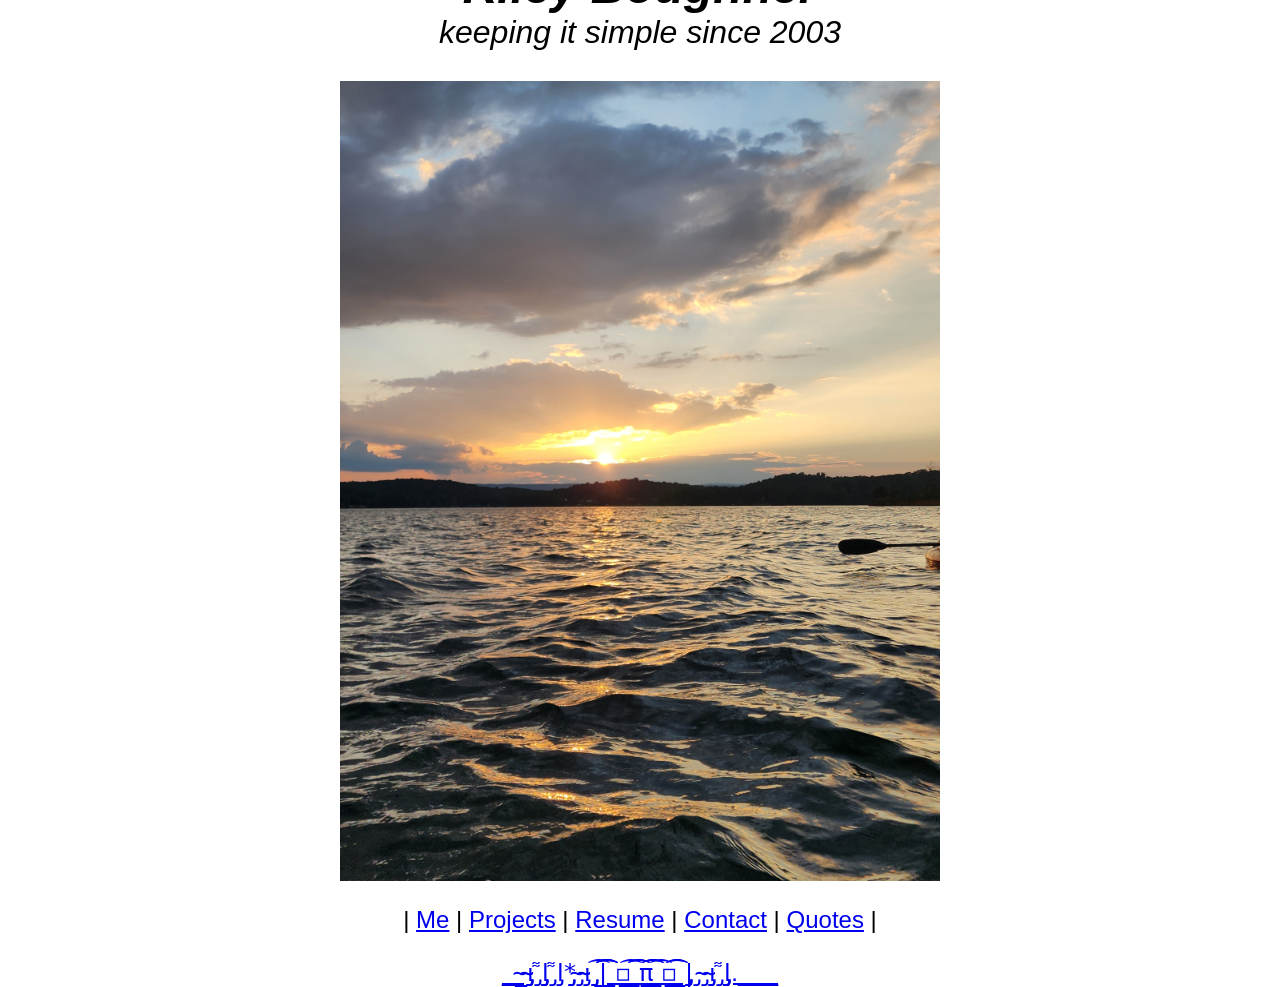
==== index.html @ f758d8b7 "updated index" ====
<!DOCTYPE html>
<html lang="en">
<head>
    <meta charset="UTF-8">
    <meta http-equiv="X-UA-Compatible" content="IE=edge">
    <meta name="viewport" content="width=device-width, initial-scale=1.0">
    <title>Riley Boughner</title>
    <style>
      /* Default styles for larger screens (desktop) */
      body {
        font-family: Arial, sans-serif;
      }

      .container {
        display: flex;
        flex-direction: column;
        justify-content: center;
        align-items: center;
        height: 100vh;
      }

      .text-content {
        text-align: center;
        margin: 30px;
        width: 600px;
      }

      .image {
        width: 600px;
      }

      .links {
        font-size: 24px;
        margin: 25px;
      }

      .special-link {
        font-size: 24px;
      }

      /* Media query for mobile devices */
      @media screen and (max-width: 768px) {
        .text-content {
          width: 90vw;  /* Adjust width on mobile */
        }

        .image {
          width: 90vw;  /* Adjust image width on mobile */
        }

        .links {
          font-size: 18px; /* Adjust link text size for mobile */
        }

        .special-link {
          font-size: 18px; /* Adjust special link text size for mobile */
        }

        /* Adjust font size for the text under Riley Boughner for better readability */
        .text-content font {
          font-size: 4vw;
        }
      }
    </style>
</head>
<body>

  <div class="container">
    <div class="text-content">
      <font size="12">
        <i><b>~ Riley Boughner ~</b></i><br>
      </font>
      <font size="6">
        <i>keeping it simple since 2003</i>
      </font>
    </div>

    <img src="images/main.jpg" class="image" style="object-fit: cover; object-position: bottom;">

    <div class="links"> 
      | <a href="me.html">Me</a> | 
      <a href="projects.html">Projects</a> | 
      <a href="sources/resume.pdf">Resume</a> | 
      <a href="contact.html">Contact</a> | 
      <a href="quotes.html">Quotes</a> | 
    </div>

    <div class="special-link">
      <a href="https://en.wikipedia.org/wiki/Battle_of_the_Alamo">__̴ı̴̴̡̡̡ ̡͌l̡̡̡ ̡͌l̡*̡̡ ̴̡ı̴̴̡ ̡̡͡|̲̲̲͡͡͡ ̲▫̲͡ ̲̲̲͡͡π̲̲͡͡ ̲̲͡▫̲̲͡͡ ̲|̡̡̡ ̡ ̴̡ı̴̡̡ ̡͌l̡̡̡̡.___</a>
    </div>
  </div>

</body>
</html>
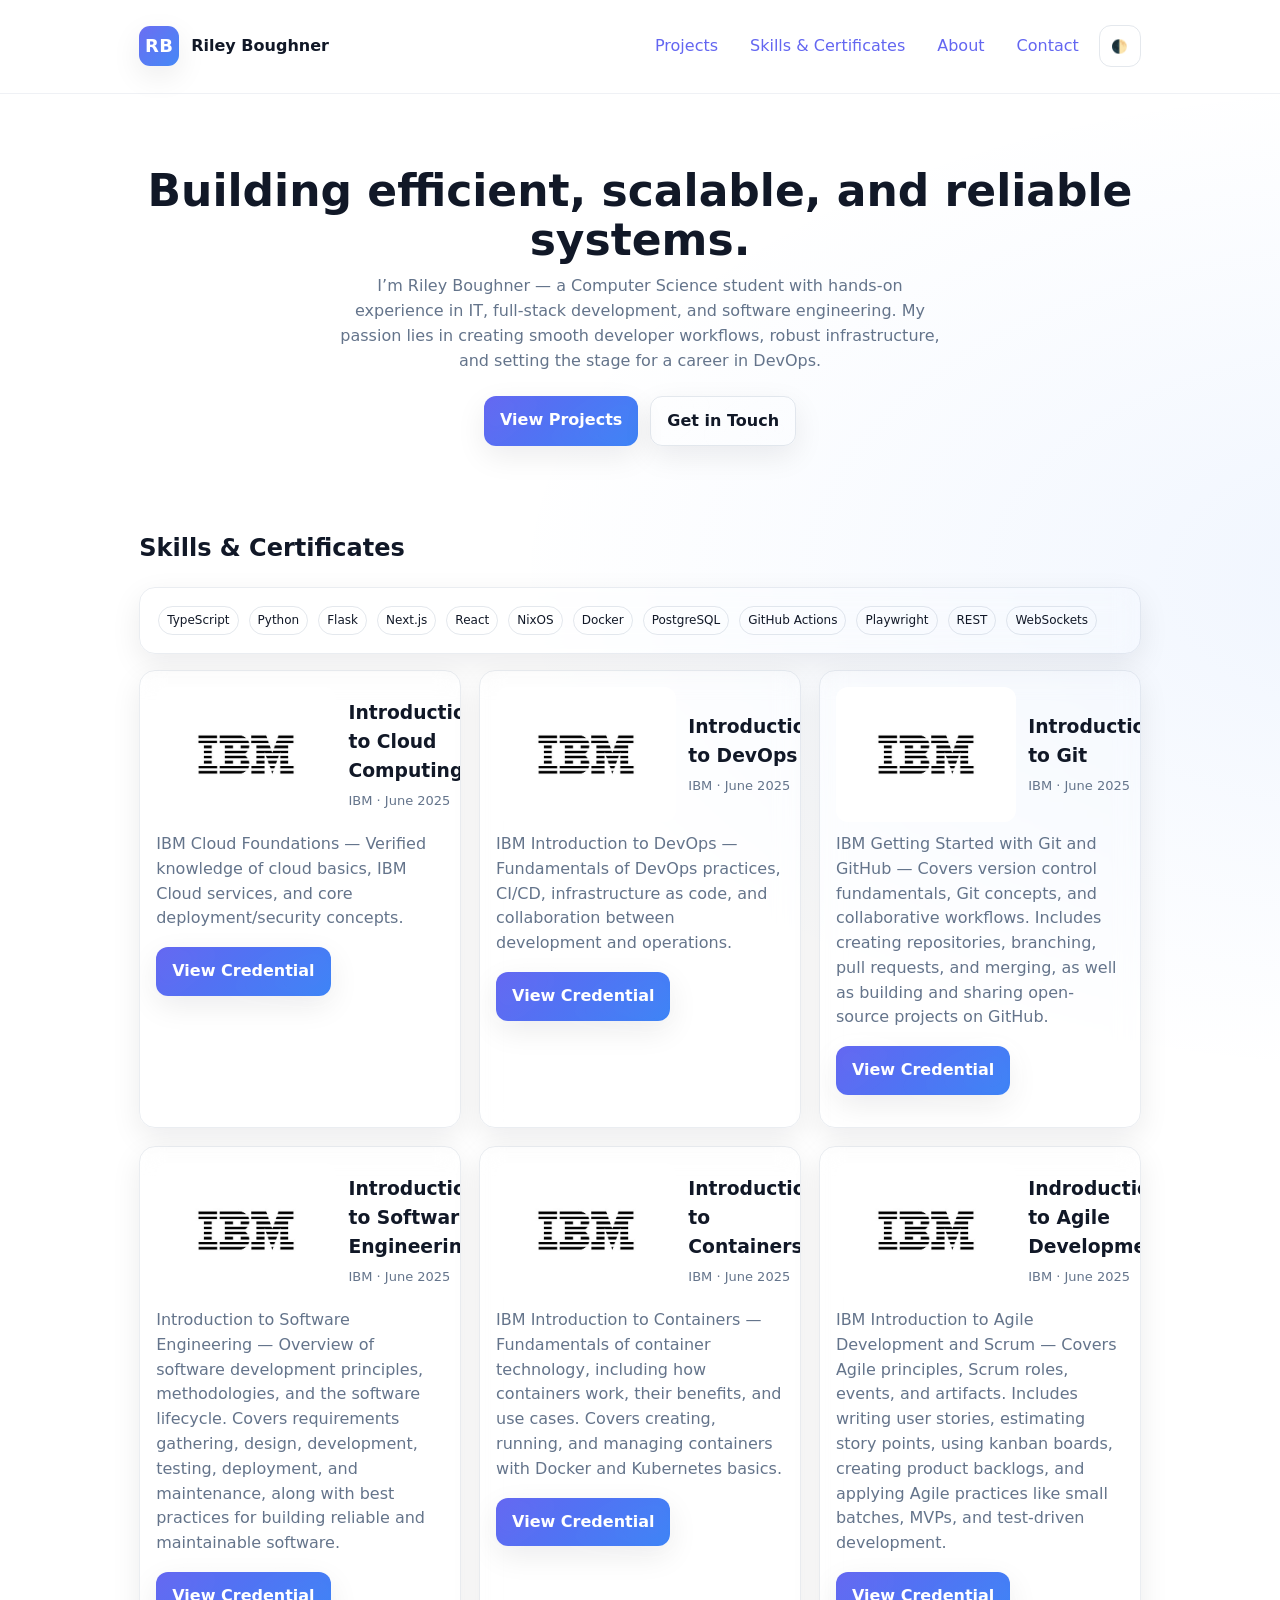
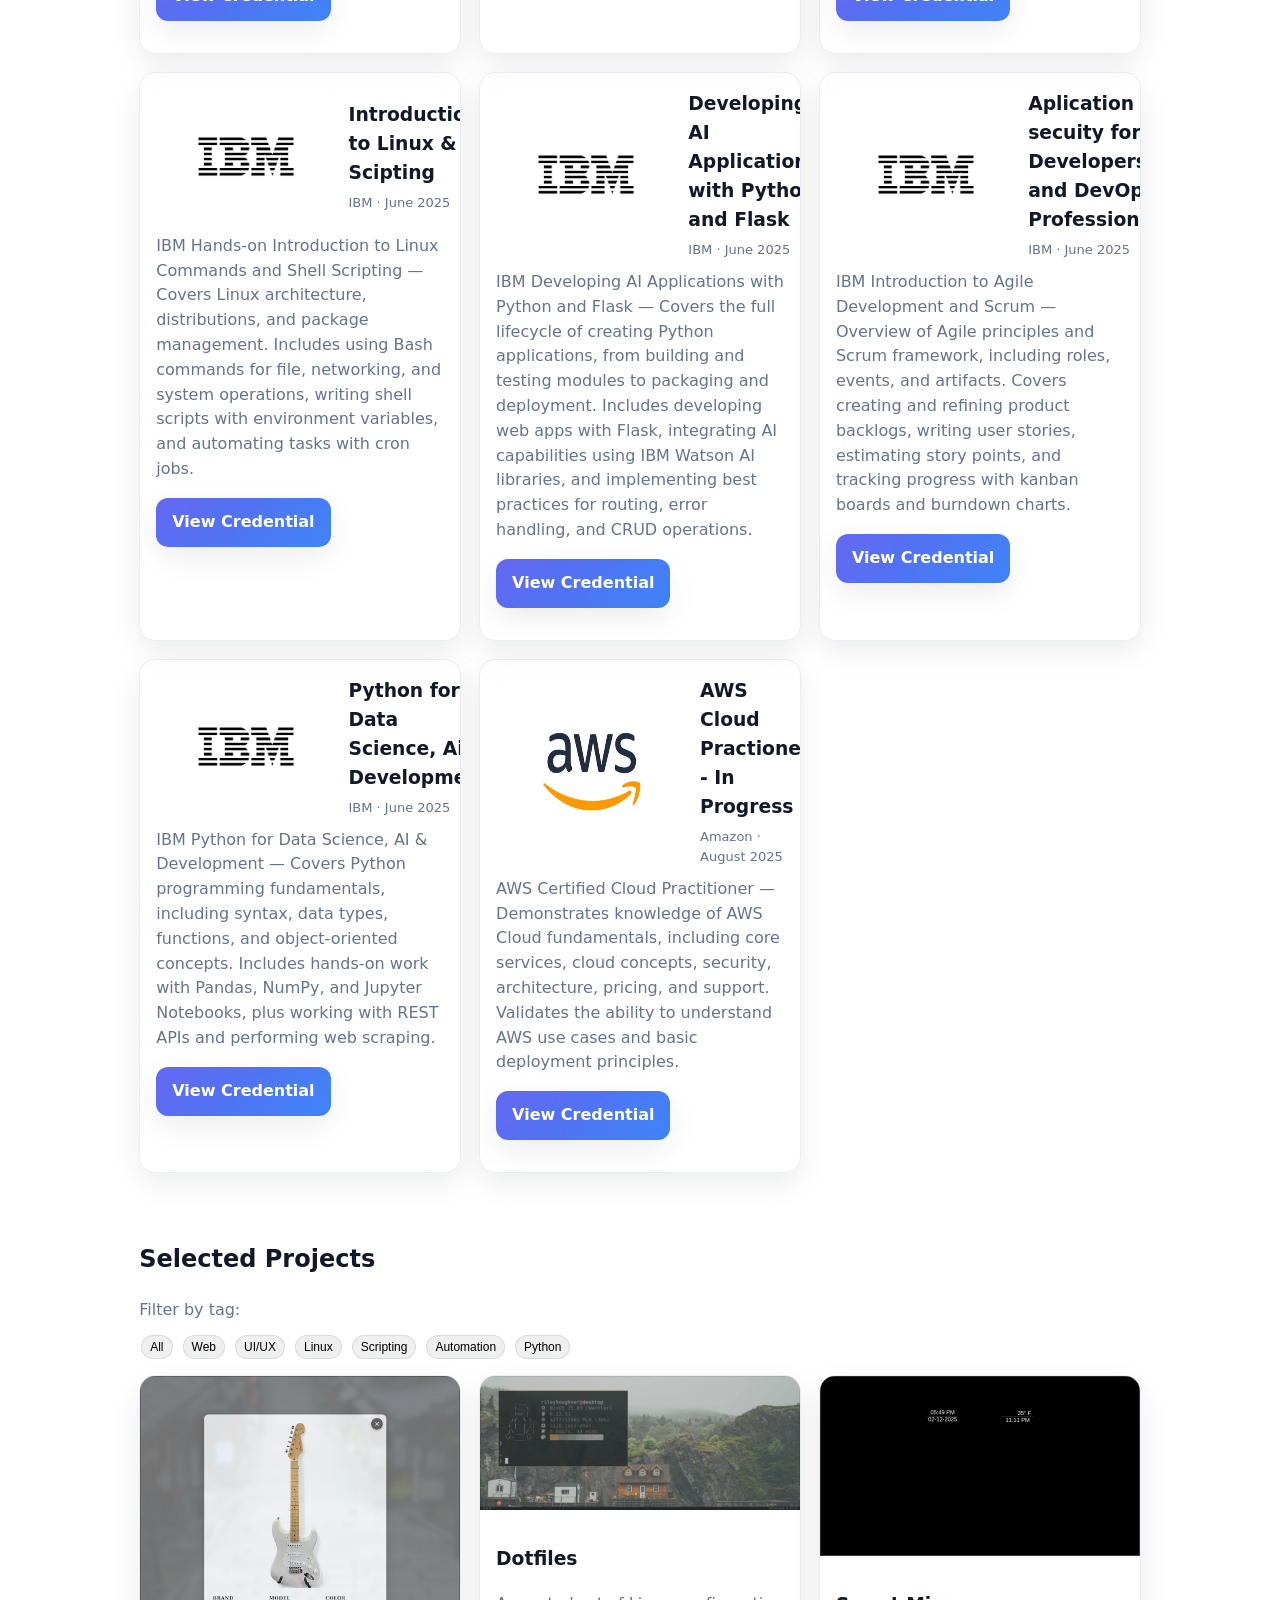
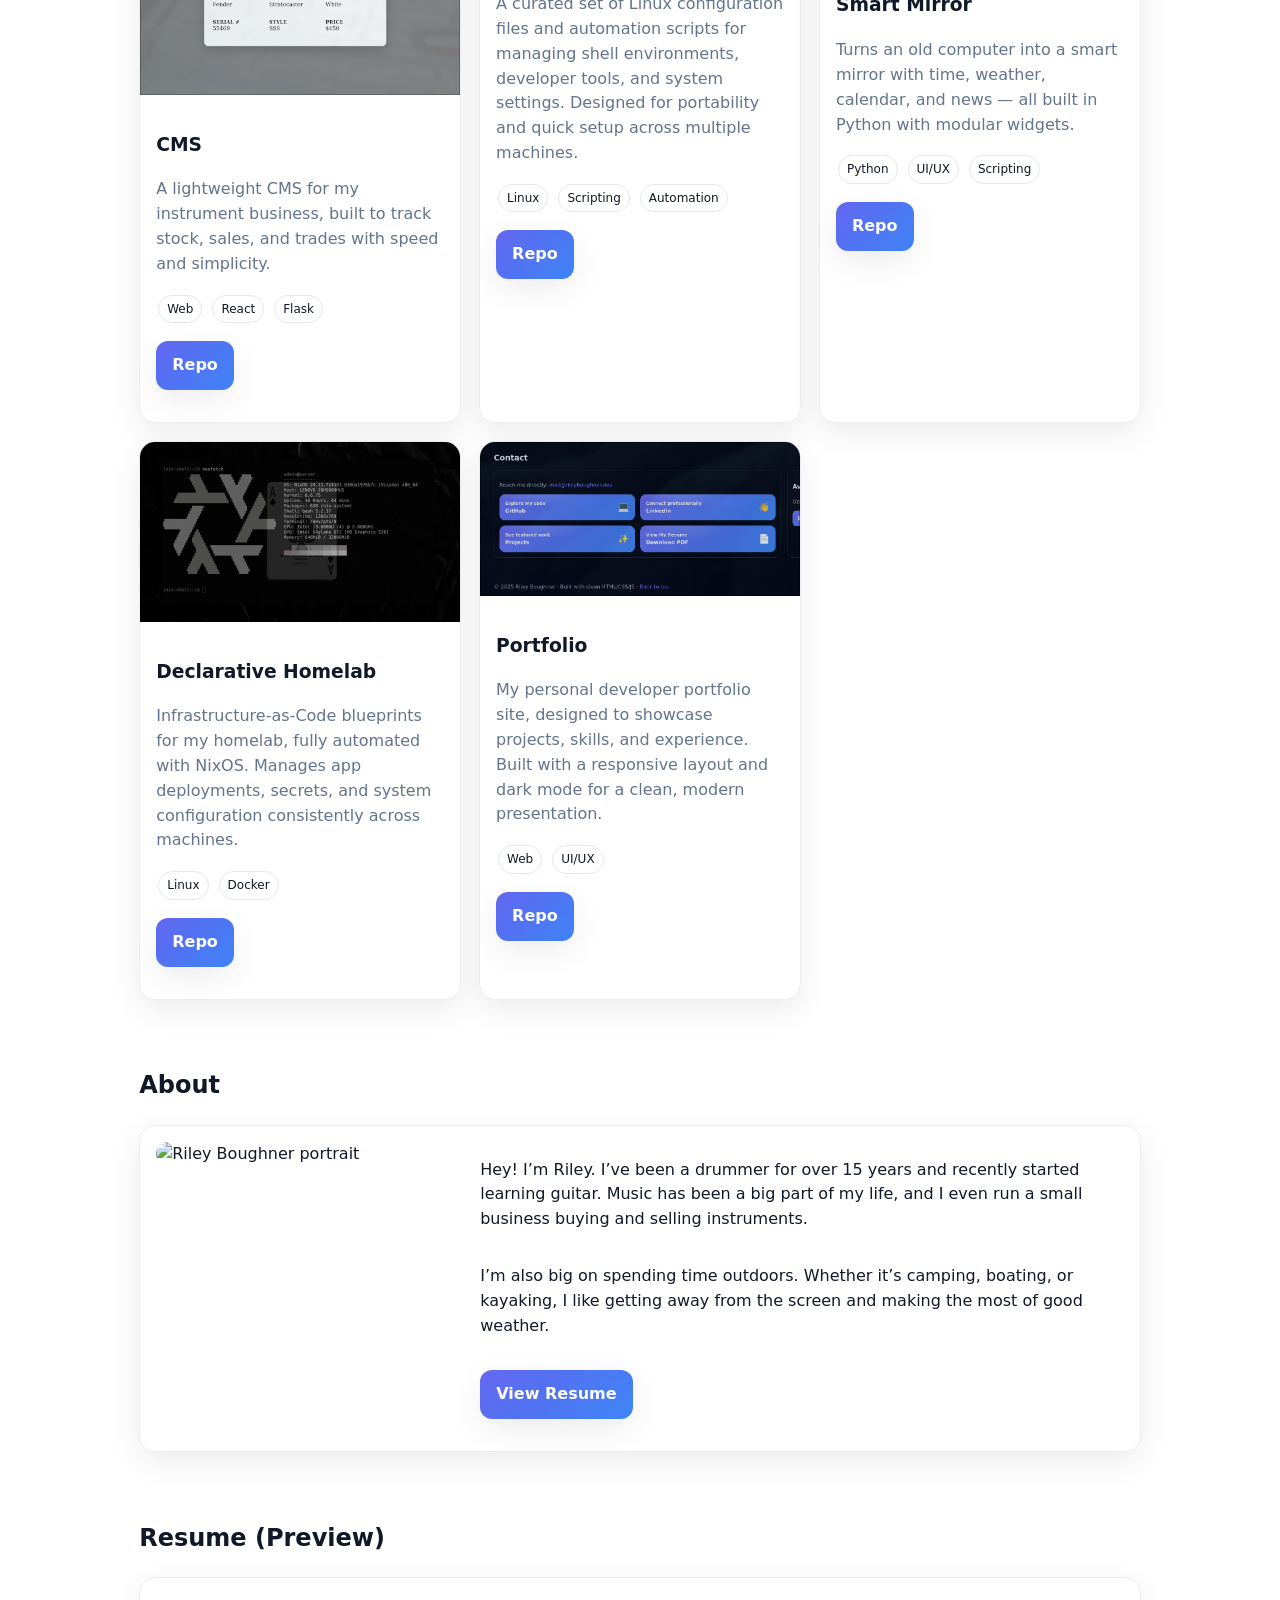
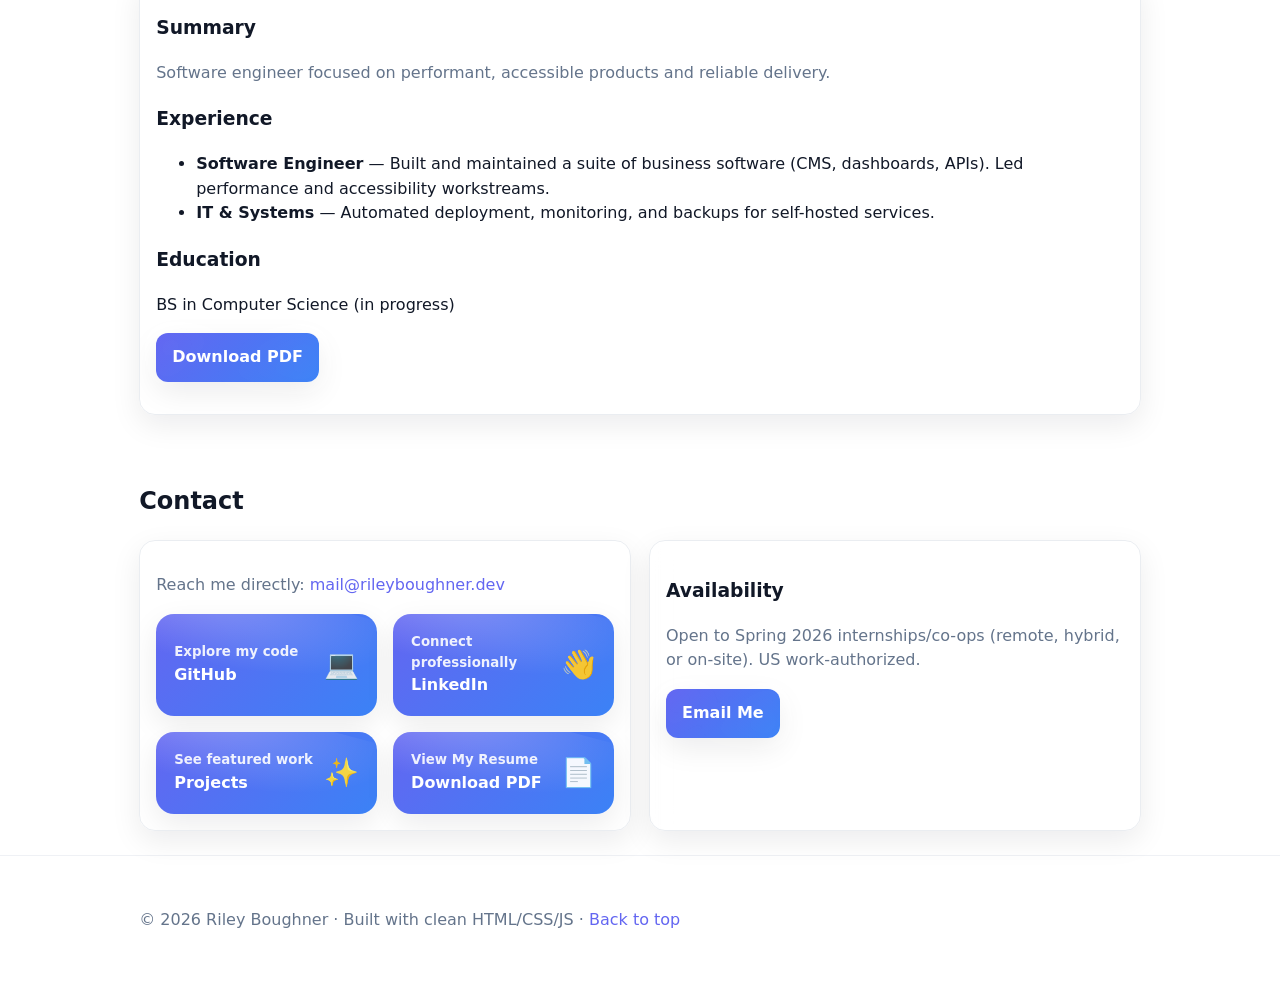
==== commit 6e9f5f6a: "V2 of Resume" ====
--- a/index.html
+++ b/index.html
@@ -1,95 +1,566 @@
-<!DOCTYPE html>
-<html lang="en">
+<!doctype html>
+<html lang="en" data-theme="auto">
 <head>
-    <meta charset="UTF-8">
-    <meta http-equiv="X-UA-Compatible" content="IE=edge">
-    <meta name="viewport" content="width=device-width, initial-scale=1.0">
-    <title>Riley Boughner</title>
-    <style>
-      /* Default styles for larger screens (desktop) */
-      body {
-        font-family: Arial, sans-serif;
+  <meta charset="utf-8" />
+  <meta name="viewport" content="width=device-width,initial-scale=1" />
+  <title>Riley Boughner — Software Engineer</title>
+  <meta name="description" content="Software engineer portfolio for Riley Boughner. Clean, creative, accessible." />
+  <meta name="theme-color" content="#0f172a" />
+  <link rel="icon" href="data:image/svg+xml,%3Csvg xmlns='http://www.w3.org/2000/svg' viewBox='0 0 64 64'%3E%3Crect rx='12' width='64' height='64' fill='%236366f1'/%3E%3Ctext x='50%' y='50%' dominant-baseline='middle' text-anchor='middle' font-family='system-ui,Segoe UI,Roboto' font-weight='800' font-size='28' fill='white'%3ETB%3C/text%3E%3C/svg%3E">
+  <style>
+    :root{ --bg:255 255 255; --fg:17 24 39; --muted:100 116 139; --card:255 255 255; --accent:99 102 241; --radius:16px; --blur:12px; --shadow:0 10px 30px rgba(2,6,23,.08); }
+    @media (prefers-color-scheme: dark){ :root{ --bg:2 6 23; --fg:226 232 240; --muted:148 163 184; --card:15 23 42; --accent:99 102 241; } }
+    [data-theme="light"]{ --bg:255 255 255; --fg:17 24 39; --muted:100 116 139; --card:255 255 255; --accent:59 130 246; }
+    [data-theme="dark"]{ --bg:2 6 23; --fg:226 232 240; --muted:148 163 184; --card:15 23 42; --accent:99 102 241; }
+    *{box-sizing:border-box}
+    html:focus-within{scroll-behavior:smooth}
+    body{margin:0; font:16px/1.55 system-ui,-apple-system,Segoe UI,Roboto,Ubuntu,"Helvetica Neue",Arial; color:rgb(var(--fg)); background:rgb(var(--bg));
+      background-image: radial-gradient(900px 500px at 10% -10%, rgba(99,102,241,.10), transparent),
+                        radial-gradient(900px 500px at 110% 10%, rgba(59,130,246,.08), transparent);
+    }
+    a{color:rgb(var(--accent)); text-decoration:none}
+    a:hover{text-decoration:underline}
+    img{max-width:100%; display:block}
+    .container{max-width:82vw; margin:auto; padding:24px}
+
+    /* Header */
+    header{position:sticky; top:0; z-index:50; backdrop-filter:saturate(1.2) blur(var(--blur)); background:rgba(var(--bg),.7); border-bottom:1px solid rgba(148,163,184,.15)}
+    .nav{display:flex; align-items:center; justify-content:space-between; gap:16px}
+    .brand{display:flex; align-items:center; gap:12px}
+    .logo{width:40px; height:40px; border-radius:11px; display:grid; place-items:center; color:#fff; font-weight:800; letter-spacing:.5px; box-shadow:var(--shadow);
+      background:linear-gradient(135deg, rgba(99,102,241,.95), rgba(59,130,246,.95));}
+    .logo span{font-size:18px}
+    .nav a{padding:10px 12px; border-radius:10px}
+    .nav a:focus-visible{outline:2px solid rgba(59,130,246,.45); outline-offset:2px}
+    .links{display:flex; gap:8px; align-items:center}
+    .theme {
+      border: 1px solid rgba(148, 163, 184, .25);
+      width: 42px;
+      height: 42px;
+      border-radius: 12px;
+      background: rgba(var(--card), .85);
+      cursor: pointer;
+      display: grid;
+      place-items: center;
+      padding: 0;
+      color: rgb(var(--fg)); /* ensures icon color follows theme text color */
+    }
+    [data-theme="dark"] .theme {
+      background: rgba(255, 255, 255, .08);
+      border-color: rgba(255, 255, 255, .18);
+      color: #fff; /* makes icon white in dark mode */
+    }
+    [data-theme="light"] .theme {
+      background: rgba(0, 0, 0, .04);
+      border-color: rgba(0, 0, 0, .12);
+      color: #0f172a; /* makes icon dark in light mode */
+    }
+    .theme svg {
+      width: 18px;
+      height: 18px;
+    }
+
+
+
+/* About Section Layout Fix */
+    #about .about-card {
+      display: grid;
+      grid-template-columns: 300px 1fr; /* picture | text */
+      gap: 24px;
+      align-items: start;
+      padding: 16px;
+    }
+    #about .about-photo {
+      width: 100%;
+      height: auto;
+      border-radius: var(--radius);
+      object-fit: cover;
+    }
+    #about .about-text {
+      display: flex;
+      flex-direction: column;
+      justify-content: center;
+    }
+    @media (max-width: 900px) {
+      #about .about-card {
+        grid-template-columns: 1fr;
       }
-
-      .container {
-        display: flex;
-        flex-direction: column;
-        justify-content: center;
-        align-items: center;
-        height: 100vh;
-      }
-
-      .text-content {
-        text-align: center;
-        margin: 30px;
-        width: 600px;
-      }
-
-      .image {
-        width: 600px;
-      }
-
-      .links {
-        font-size: 24px;
-        margin: 25px;
-      }
-
-      .special-link {
-        font-size: 24px;
-      }
-
-      /* Media query for mobile devices */
-      @media screen and (max-width: 768px) {
-        .text-content {
-          width: 90vw;  /* Adjust width on mobile */
-        }
-
-        .image {
-          width: 90vw;  /* Adjust image width on mobile */
-        }
-
-        .links {
-          font-size: 18px; /* Adjust link text size for mobile */
-        }
-
-        .special-link {
-          font-size: 18px; /* Adjust special link text size for mobile */
-        }
-
-        /* Adjust font size for the text under Riley Boughner for better readability */
-        .text-content font {
-          font-size: 4vw;
-        }
-      }
-    </style>
+    }
+    /* Sections */
+    section{padding:64px 0}
+    .hero{padding:72px 0 40px; text-align:center}
+    .hero h1{font-size:clamp(28px,4.5vw,44px); line-height:1.12; margin:0 0 10px}
+    .hero p{color:rgb(var(--muted)); margin:0 auto 22px; max-width:60ch}
+    .actions{display:flex; gap:12px; justify-content:center; flex-wrap:wrap}
+
+    /* Buttons */
+    .btn{
+      --grad: linear-gradient(135deg, rgba(99,102,241,1), rgba(59,130,246,1), rgba(56,189,248,1));
+      position:relative; display:inline-block; padding:12px 16px; border-radius:12px; font-weight:700;
+      color:white; border:0; background:var(--grad); box-shadow:var(--shadow); isolation:isolate;
+      background-size:200% 200%; transition:transform .15s ease, background-position .6s ease, box-shadow .2s ease;
+    }
+    .btn::after{
+      content:""; position:absolute; inset:-2px; border-radius:14px; z-index:-1;
+      background:linear-gradient(135deg, rgba(255,255,255,.12), transparent 40%, rgba(255,255,255,.12));
+      opacity:.25; filter:blur(10px);
+    }
+    .btn:hover{ transform:translateY(-1px); background-position:100% 0; text-decoration:none; }
+    .btn:active{ transform:translateY(0); }
+    .btn.secondary {
+      color: white;
+      background: var(--grad);
+      border: 0;
+      box-shadow: var(--shadow);
+      background-size: 200% 200%;
+      transition: transform .15s ease, background-position .6s ease, box-shadow .2s ease;
+    }
+  .btn.secondary:hover {
+    transform: translateY(-1px);
+    background-position: 100% 0;
+  }    
+    .btn.ghost{
+      color:rgb(var(--fg)); background:transparent; border:1px solid rgba(148,163,184,.25);
+    }
+
+    /* Cards / grids */
+    .grid{display:grid; gap:18px}
+    @media(min-width:720px){ .grid.cols-3{grid-template-columns:repeat(3,1fr)} .grid.cols-2{grid-template-columns:repeat(2,1fr)} }
+    .card{border:1px solid rgba(148,163,184,.2); background:rgba(var(--card),.75); border-radius:var(--radius); overflow:hidden; box-shadow:var(--shadow); backdrop-filter: blur(var(--blur));}
+    .card .pad{padding:16px}
+    .card > img{
+      width: 100%;
+      height: auto;
+      display: block;      /* removes inline gap */
+    }
+    .muted{color:rgb(var(--muted))}
+    .tag{display:inline-block; font-size:12px; padding:4px 8px; border-radius:999px; border:1px solid rgba(148,163,184,.25); margin:2px}
+
+    /* Skills / Certificates */
+    .tags{display:flex; flex-wrap:wrap; gap:6px}
+    .cert-badge{display:flex; gap:12px; align-items:center}
+    .cert-badge img{width:15vw; height:15vh; border-radius:12px}
+    .cert-grid .card h3{margin:0 0 6px}
+    .subtle{font-size:13px; color:rgb(var(--muted))}
+
+    /* Footer */
+    footer{padding:28px 0; border-top:1px solid rgba(148,163,184,.15); color:rgb(var(--muted))}
+
+    /* Utilities */
+    .hidden{display:none !important}
+    .sr-only{position:absolute!important; width:1px!important; height:1px!important; padding:0!important; margin:-1px!important; overflow:hidden!important; clip:rect(0,0,0,0)!important; white-space:nowrap!important; border:0!important}
+
+    /* Artistic link tiles (Contact) */
+    .tiles{display:grid; gap:16px}
+    @media(min-width:720px){ .tiles{grid-template-columns:repeat(2,1fr)} }
+    .tile{
+      position:relative; padding:18px; border-radius:18px; color:white; font-weight:700; display:flex; align-items:center; justify-content:space-between;
+      background:linear-gradient(135deg, rgba(99,102,241,1), rgba(59,130,246,1));
+      box-shadow:var(--shadow); overflow:hidden;
+    }
+    .tile small{display:block; font-weight:600; opacity:.9}
+    .tile .emoji{font-size:28px; opacity:.95}
+    .tile:after{
+      content:""; position:absolute; inset:-20%; background:radial-gradient(350px 120px at 20% 10%, rgba(255,255,255,.28), transparent 60%);
+      transform:rotate(15deg);
+    }
+  </style>
 </head>
 <body>
-
-  <div class="container">
-    <div class="text-content">
-      <font size="12">
-        <i><b>~ Riley Boughner ~</b></i><br>
-      </font>
-      <font size="6">
-        <i>keeping it simple since 2003</i>
-      </font>
+  <a class="sr-only" href="#main">Skip to content</a>
+  <header>
+    <div class="container nav" role="navigation" aria-label="Primary">
+      <div class="brand"><div class="logo" aria-hidden="true"><span>RB</span></div><strong>Riley Boughner</strong></div>
+      <nav class="links">
+        <a href="#projects">Projects</a>
+        <a href="#skills">Skills &amp; Certificates</a>
+        <a href="#about">About</a>
+        <a href="#contact">Contact</a>
+        <button id="themeBtn" class="theme" aria-label="Toggle color theme" title="Toggle theme">🌓</button>
+      </nav>
     </div>
-
-    <img src="images/main.jpg" class="image" style="object-fit: cover; object-position: bottom;">
-
-    <div class="links"> 
-      | <a href="me.html">Me</a> | 
-      <a href="projects.html">Projects</a> | 
-      <a href="sources/resume.pdf">Resume</a> | 
-      <a href="contact.html">Contact</a> | 
-      <a href="quotes.html">Quotes</a> | 
-    </div>
-
-    <div class="special-link">
-      <a href="https://en.wikipedia.org/wiki/Battle_of_the_Alamo">__̴ı̴̴̡̡̡ ̡͌l̡̡̡ ̡͌l̡*̡̡ ̴̡ı̴̴̡ ̡̡͡|̲̲̲͡͡͡ ̲▫̲͡ ̲̲̲͡͡π̲̲͡͡ ̲̲͡▫̲̲͡͡ ̲|̡̡̡ ̡ ̴̡ı̴̡̡ ̡͌l̡̡̡̡.___</a>
-    </div>
-  </div>
-
+  </header>
+
+  <main id="main">
+    <!-- HERO -->
+    <section class="hero container" id="home">
+      <h1>Building efficient, scalable, and reliable systems.</h1>
+      <p>I’m Riley Boughner — a Computer Science student with hands-on experience in IT, full-stack development, and software engineering. My passion lies in creating smooth developer workflows, robust infrastructure, and setting the stage for a career in DevOps.</p>
+      <div class="actions">
+        <a class="btn" href="#projects">View Projects</a>
+        <a class="btn ghost" href="#contact">Get in Touch</a>
+      </div>
+    </section>
+
+    <!-- SKILLS & CERTIFICATES -->
+    <section class="container" id="skills" aria-labelledby="skills-title">
+      <h2 id="skills-title">Skills &amp; Certificates</h2>
+      <div class="card"><div class="pad">
+        <!-- Skills bubbles (unchanged) -->
+        <div class="tags" aria-label="Skills">
+          <span class="tag">TypeScript</span>
+          <span class="tag">Python</span>
+          <span class="tag">Flask</span>
+          <span class="tag">Next.js</span>
+          <span class="tag">React</span>
+          <span class="tag">NixOS</span>
+          <span class="tag">Docker</span>
+          <span class="tag">PostgreSQL</span>
+          <span class="tag">GitHub Actions</span>
+          <span class="tag">Playwright</span>
+          <span class="tag">REST</span>
+          <span class="tag">WebSockets</span>
+        </div>
+      </div></div>
+
+      <!-- Certificates cards -->
+      <div class="cert-grid grid cols-3" style="margin-top:16px">
+        <article class="card">
+          <div class="pad">
+            <div class="cert-badge">
+              <img src="IBM-Logo.jpg" alt="Certificate badge placeholder">
+              <div>
+                  <h3>Introduction to Cloud Computing</h3>
+                <div class="subtle">IBM · June 2025</div>
+              </div>
+            </div>
+            <p class="muted" style="margin-top:10px">IBM Cloud Foundations — Verified knowledge of cloud basics, IBM Cloud services, and core deployment/security concepts.</p>
+            <p><a class="btn secondary" href="https://www.coursera.org/account/accomplishments/verify/DHRDA20SQAYF" target="_blank" rel="noreferrer">View Credential</a></p>
+          </div>
+        </article>
+
+        <article class="card">
+          <div class="pad">
+            <div class="cert-badge">
+              <img src="IBM-Logo.jpg" alt="Certificate badge placeholder">
+              <div>
+                  <h3>Introduction to DevOps</h3>
+                <div class="subtle">IBM · June 2025</div>
+              </div>
+            </div>
+            <p class="muted" style="margin-top:10px">IBM Introduction to DevOps — Fundamentals of DevOps practices, CI/CD, infrastructure as code, and collaboration between development and operations.</p>
+            <p><a class="btn secondary" href="https://www.coursera.org/account/accomplishments/verify/OG28AYC1596F" target="_blank" rel="noreferrer">View Credential</a></p>
+          </div>
+        </article>
+
+        <article class="card">
+          <div class="pad">
+            <div class="cert-badge">
+              <img src="IBM-Logo.jpg" alt="Certificate badge placeholder">
+              <div>
+                  <h3>Introduction to Git</h3>
+                <div class="subtle">IBM · June 2025</div>
+              </div>
+            </div>
+            <p class="muted" style="margin-top:10px">IBM Getting Started with Git and GitHub — Covers version control fundamentals, Git concepts, and collaborative workflows. Includes creating repositories, branching, pull requests, and merging, as well as building and sharing open-source projects on GitHub.</p>
+            <p><a class="btn secondary" href="https://www.coursera.org/account/accomplishments/verify/LE7UXTH1LOGM" target="_blank" rel="noreferrer">View Credential</a></p>
+          </div>
+        </article>
+
+        <article class="card">
+          <div class="pad">
+            <div class="cert-badge">
+              <img src="IBM-Logo.jpg" alt="Certificate badge placeholder">
+              <div>
+                  <h3>Introduction to Software Engineering</h3>
+                <div class="subtle">IBM · June 2025</div>
+              </div>
+            </div>
+            <p class="muted" style="margin-top:10px">Introduction to Software Engineering — Overview of software development principles, methodologies, and the software lifecycle. Covers requirements gathering, design, development, testing, deployment, and maintenance, along with best practices for building reliable and maintainable software.</p>
+            <p><a class="btn secondary" href="https://www.coursera.org/account/accomplishments/verify/HOVM6J1J7R54" target="_blank" rel="noreferrer">View Credential</a></p>
+          </div>
+        </article>
+
+        <article class="card">
+          <div class="pad">
+            <div class="cert-badge">
+              <img src="IBM-Logo.jpg" alt="Certificate badge placeholder">
+              <div>
+                  <h3>Introduction to Containers</h3>
+                <div class="subtle">IBM · June 2025</div>
+              </div>
+            </div>
+            <p class="muted" style="margin-top:10px">IBM Introduction to Containers — Fundamentals of container technology, including how containers work, their benefits, and use cases. Covers creating, running, and managing containers with Docker and Kubernetes basics.</p>
+            <p><a class="btn secondary" href="https://www.coursera.org/account/accomplishments/verify/XIYBQYV2675G" target="_blank" rel="noreferrer">View Credential</a></p>
+          </div>
+        </article>
+
+        <article class="card">
+          <div class="pad">
+            <div class="cert-badge">
+              <img src="IBM-Logo.jpg" alt="Certificate badge placeholder">
+              <div>
+                  <h3>Indroduction to Agile Development</h3>
+                <div class="subtle">IBM · June 2025</div>
+              </div>
+            </div>
+            <p class="muted" style="margin-top:10px">IBM Introduction to Agile Development and Scrum — Covers Agile principles, Scrum roles, events, and artifacts. Includes writing user stories, estimating story points, using kanban boards, creating product backlogs, and applying Agile practices like small batches, MVPs, and test-driven development.</p>
+            <p><a class="btn secondary" href="https://www.coursera.org/account/accomplishments/verify/BKFT73SZFO4W" target="_blank" rel="noreferrer">View Credential</a></p>
+          </div>
+        </article>
+
+        <article class="card">
+          <div class="pad">
+            <div class="cert-badge">
+              <img src="IBM-Logo.jpg" alt="Certificate badge placeholder">
+              <div>
+                  <h3>Introduction to Linux & Scipting</h3>
+                <div class="subtle">IBM · June 2025</div>
+              </div>
+            </div>
+            <p class="muted" style="margin-top:10px">IBM Hands-on Introduction to Linux Commands and Shell Scripting — Covers Linux architecture, distributions, and package management. Includes using Bash commands for file, networking, and system operations, writing shell scripts with environment variables, and automating tasks with cron jobs.</p>
+            <p><a class="btn secondary" href="https://www.coursera.org/account/accomplishments/verify/S3NG1JD55E5H" target="_blank" rel="noreferrer">View Credential</a></p>
+          </div>
+        </article>
+
+        <article class="card">
+          <div class="pad">
+            <div class="cert-badge">
+              <img src="IBM-Logo.jpg" alt="Certificate badge placeholder">
+              <div>
+                  <h3>Developing AI Applications with Python and Flask</h3>
+                <div class="subtle">IBM · June 2025</div>
+              </div>
+            </div>
+            <p class="muted" style="margin-top:10px">IBM Developing AI Applications with Python and Flask — Covers the full lifecycle of creating Python applications, from building and testing modules to packaging and deployment. Includes developing web apps with Flask, integrating AI capabilities using IBM Watson AI libraries, and implementing best practices for routing, error handling, and CRUD operations.</p>
+            <p><a class="btn secondary" href="https://www.coursera.org/account/accomplishments/verify/NFOZ7AAY8MJI" target="_blank" rel="noreferrer">View Credential</a></p>
+          </div>
+        </article>
+
+        <article class="card">
+          <div class="pad">
+            <div class="cert-badge">
+              <img src="IBM-Logo.jpg" alt="Certificate badge placeholder">
+              <div>
+                  <h3>Aplication secuity for Developers and DevOps Professionals</h3>
+                <div class="subtle">IBM · June 2025</div>
+              </div>
+            </div>
+            <p class="muted" style="margin-top:10px">IBM Introduction to Agile Development and Scrum — Overview of Agile principles and Scrum framework, including roles, events, and artifacts. Covers creating and refining product backlogs, writing user stories, estimating story points, and tracking progress with kanban boards and burndown charts.</p>
+            <p><a class="btn secondary" href="https://www.coursera.org/account/accomplishments/verify/BKFT73SZFO4W" target="_blank" rel="noreferrer">View Credential</a></p>
+          </div>
+        </article>
+
+        <article class="card">
+          <div class="pad">
+            <div class="cert-badge">
+              <img src="IBM-Logo.jpg" alt="Certificate badge placeholder">
+              <div>
+                  <h3>Python for Data Science, Ai & Development</h3>
+                <div class="subtle">IBM · June 2025</div>
+              </div>
+            </div>
+            <p class="muted" style="margin-top:10px">IBM Python for Data Science, AI & Development — Covers Python programming fundamentals, including syntax, data types, functions, and object-oriented concepts. Includes hands-on work with Pandas, NumPy, and Jupyter Notebooks, plus working with REST APIs and performing web scraping.</p>
+            <p><a class="btn secondary" href="https://www.coursera.org/account/accomplishments/verify/UQHL7KDL72ZS" target="_blank" rel="noreferrer">View Credential</a></p>
+          </div>
+        </article>
+
+        <article class="card">
+          <div class="pad">
+            <div class="cert-badge">
+              <img src="aws-Logo.jpg" alt="Certificate badge placeholder">
+              <div>
+                  <h3>AWS Cloud Practioner - In Progress</h3>
+                <div class="subtle">Amazon · August 2025</div>
+              </div>
+            </div>
+            <p class="muted" style="margin-top:10px">AWS Certified Cloud Practitioner — Demonstrates knowledge of AWS Cloud fundamentals, including core services, cloud concepts, security, architecture, pricing, and support. Validates the ability to understand AWS use cases and basic deployment principles.</p>
+            <p><a class="btn secondary" href="https://www.coursera.org/account/accomplishments/verify/BKFT73SZFO4W" target="_blank" rel="noreferrer">View Credential</a></p>
+          </div>
+        </article>
+
+      </div>
+    </section>
+
+      </div>
+    </section>
+
+
+    <!-- PROJECTS -->
+    <section class="container" id="projects" aria-labelledby="projects-title">
+      <h2 id="projects-title">Selected Projects</h2>
+      <div class="muted" style="margin-bottom:10px">Filter by tag:</div>
+      <div class="tags" role="group" aria-label="Project filters">
+        <button class="tag" data-filter="all">All</button>
+        <button class="tag" data-filter="web">Web</button>
+        <button class="tag" data-filter="ui/ux">UI/UX</button>
+        <button class="tag" data-filter="linux">Linux</button>
+        <button class="tag" data-filter="scripting">Scripting</button>
+        <button class="tag" data-filter="automation">Automation</button>
+        <button class="tag" data-filter="python">Python</button>
+      </div>
+      <div class="grid cols-3" id="projectGrid" style="margin-top:14px">
+        <!-- Card 1 -->
+        <article class="card project" data-tags="web react flask">
+          <img src="cms.png" alt="CMS Screenshot" loading="lazy" decoding="async">
+          <div class="pad">
+            <h3>CMS</h3>
+            <p class="muted">A lightweight CMS for my instrument business, built to track stock, sales, and trades with speed and simplicity.</p>
+            <div class="tags"><span class="tag">Web</span><span class="tag">React</span><span class="tag">Flask</span></div>
+            <p><a class="btn secondary" href="#" aria-label="Atlas UI live demo (placeholder)">Repo</a></p>
+          </div>
+        </article>
+        <!-- Card 2 -->
+        <article class="card project" data-tags="linux scripting automation">
+          <img src="dotfiles.png" alt="dotfiles image" loading="lazy" decoding="async">
+          <div class="pad">
+            <h3>Dotfiles</h3>
+            <p class="muted">A curated set of Linux configuration files and automation scripts for managing shell environments, developer tools, and system settings. Designed for portability and quick setup across multiple machines.</p>
+            <div class="tags"><span class="tag">Linux</span><span class="tag">Scripting</span><span class="tag">Automation</span></div>
+            <p><a class="btn secondary" href="https://github.com/rileyboughner/dotfiles">Repo</a></p>
+          </div>
+        </article>
+        <!-- Card 3 -->
+        <article class="card project" data-tags="python ui/ux scripting">
+          <img src="smartmirror.png" alt="smartmirror image" loading="lazy" decoding="async">
+          <div class="pad">
+            <h3>Smart Mirror</h3>
+            <p class="muted">Turns an old computer into a smart mirror with time, weather, calendar, and news — all built in Python with modular widgets.</p>
+              <div class="tags"><span class="tag">Python</span><span class="tag">UI/UX</span><span class="tag">Scripting</span></div>
+            <p><a class="btn secondary" href="https://github.com/rileyboughner/SmartMirror">Repo</a></p>
+          </div>
+        </article>
+        <!-- Card 4 -->
+        <article class="card project" data-tags="linux docker devops automation">
+          <img src="homelab.png" alt="homelab image" loading="lazy" decoding="async">
+          <div class="pad">
+            <h3>Declarative Homelab</h3>
+            <p class="muted">Infrastructure-as-Code blueprints for my homelab, fully automated with NixOS. Manages app deployments, secrets, and system configuration consistently across machines.</p>
+            <div class="tags"><span class="tag">Linux</span><span class="tag">Docker</span></div>
+            <p><a class="btn secondary" href="https://github.com/rileyboughner/homelab">Repo</a></p>
+          </div>
+        </article>
+        <!-- Card 5 -->
+        <article class="card project" data-tags="web ui/ux">
+          <img src="portfolio.png" alt="portfolio image" loading="lazy" decoding="async">
+          <div class="pad">
+            <h3>Portfolio</h3>
+            <p class="muted">My personal developer portfolio site, designed to showcase projects, skills, and experience. Built with a responsive layout and dark mode for a clean, modern presentation.</p>
+            <div class="tags"><span class="tag">Web</span><span class="tag">UI/UX</span></div>
+            <p><a class="btn secondary" href="https://github.com/rileyboughner/rileyboughner.github.io">Repo</a></p>
+          </div>
+        </article>
+      </div>
+    </section>
+
+    <!-- ABOUT -->
+    <section class="container" id="about" aria-labelledby="about-title">
+      <h2 id="about-title">About</h2>
+      <div class="card about-card">
+        <img src="https://avatars.githubusercontent.com/u/66699507?v=4" alt="Riley Boughner portrait" loading="lazy" decoding="async" class="about-photo">
+        <div class="about-text">
+          <p>Hey! I’m Riley. I’ve been a drummer for over 15 years and recently started learning guitar. Music has been a big part of my life, and I even run a small business buying and selling instruments.
+          <p>
+I’m also big on spending time outdoors. Whether it’s camping, boating, or kayaking, I like getting away from the screen and making the most of good weather.
+          </p>
+
+          <p><a class="btn" href="#resume">View Resume</a></p>
+        </div>
+      </div>
+    </section>
+
+    <!-- RESUME PREVIEW -->
+    <section class="container" id="resume" aria-labelledby="resume-title">
+      <h2 id="resume-title">Resume (Preview)</h2>
+      <div class="card"><div class="pad">
+        <h3>Summary</h3>
+        <p class="muted">Software engineer focused on performant, accessible products and reliable delivery.</p>
+        <h3>Experience</h3>
+        <ul>
+          <li><strong>Software Engineer</strong> — Built and maintained a suite of business software (CMS, dashboards, APIs). Led performance and accessibility workstreams.</li>
+          <li><strong>IT & Systems</strong> — Automated deployment, monitoring, and backups for self-hosted services.</li>
+        </ul>
+        <h3>Education</h3>
+        <p>BS in Computer Science (in progress)</p>
+        <p><a class="btn" href="/assets/riley-boughner-resume.pdf" download>Download PDF</a></p>
+      </div></div>
+    </section>
+
+    <!-- CONTACT (form removed; artistic links) -->
+    <section class="container" id="contact" aria-labelledby="contact-title">
+      <h2 id="contact-title">Contact</h2>
+      <div class="grid cols-2">
+        <div class="card"><div class="pad">
+          <p class="muted">Reach me directly: <a href="mailto:mail@rileyboughner.dev">mail@rileyboughner.dev</a></p>
+          <div class="tiles" style="margin-top:16px">
+            <a class="tile" href="https://github.com/rileyboughner" target="_blank" rel="noreferrer" aria-label="GitHub profile">
+              <div><small>Explore my code</small> GitHub</div><div class="emoji">💻</div>
+            </a>
+            <a class="tile" href="https://linkedin.com/in/rileyboughner" target="_blank" rel="noreferrer" aria-label="LinkedIn profile">
+              <div><small>Connect professionally</small> LinkedIn</div><div class="emoji">👋</div>
+            </a>
+            <a class="tile" href="#projects" aria-label="View selected projects">
+              <div><small>See featured work</small> Projects</div><div class="emoji">✨</div>
+            </a>
+            <a class="tile" href="/assets/riley-boughner-resume.pdf" aria-label="Download resume" download>
+                <div><small>View My Resume</small> Download PDF</div><div class="emoji">📄</div>
+            </a>
+          </div>
+        </div></div>
+
+        <div class="card"><div class="pad">
+          <h3>Availability</h3>
+          <p class="muted">Open to Spring 2026 internships/co-ops (remote, hybrid, or on-site). US work-authorized.</p>
+          <p><a class="btn" href="mailto:mail@rileyboughner.dev?subject=Hello%20Riley%20👋&body=Hi%20Riley,%0A%0A">Email Me</a></p>
+        </div></div>
+      </div>
+    </section>
+  </main>
+
+  <footer>
+    <div class="container">© <span id="year"></span> Riley Boughner · Built with clean HTML/CSS/JS · <a href="#home">Back to top</a></div>
+  </footer>
+
+  <script>
+    // Theme toggle with localStorage
+    (function(){
+      const root = document.documentElement; const btn = document.getElementById('themeBtn');
+      const stored = localStorage.getItem('theme');
+      if(stored){ root.setAttribute('data-theme', stored); }
+      else { root.setAttribute('data-theme', 'auto'); }
+      function currentTheme(){
+        const t = root.getAttribute('data-theme');
+        if(t==='auto') return (matchMedia('(prefers-color-scheme: dark)').matches ? 'dark' : 'light');
+        return t;
+      }
+      function toggle(){
+        const next = currentTheme()==='dark' ? 'light' : 'dark';
+        root.setAttribute('data-theme', next); localStorage.setItem('theme', next);
+      }
+      btn.addEventListener('click', toggle);
+    })();
+
+    // Project filter
+(function(){
+  const filterBar = document.querySelector('[aria-label="Project filters"]');
+  const buttons   = filterBar ? filterBar.querySelectorAll('[data-filter]') : [];
+  const cards     = document.querySelectorAll('#projectGrid .project');
+
+  const norm = s => (s || '').toLowerCase().trim();
+
+  buttons.forEach(btn => {
+    btn.addEventListener('click', () => {
+      const filter = norm(btn.getAttribute('data-filter'));
+
+      cards.forEach(card => {
+        const tags = (card.getAttribute('data-tags') || '')
+          .split(/[\s,]+/)  // works with spaces or commas
+          .map(norm)
+          .filter(Boolean);
+
+        if (filter === 'all' || tags.includes(filter)) {
+          card.classList.remove('hidden');
+        } else {
+          card.classList.add('hidden');
+        }
+      });
+    });
+  });
+})();
+
+    // Year
+    document.getElementById('year').textContent = new Date().getFullYear();
+  </script>
 </body>
 </html>
 
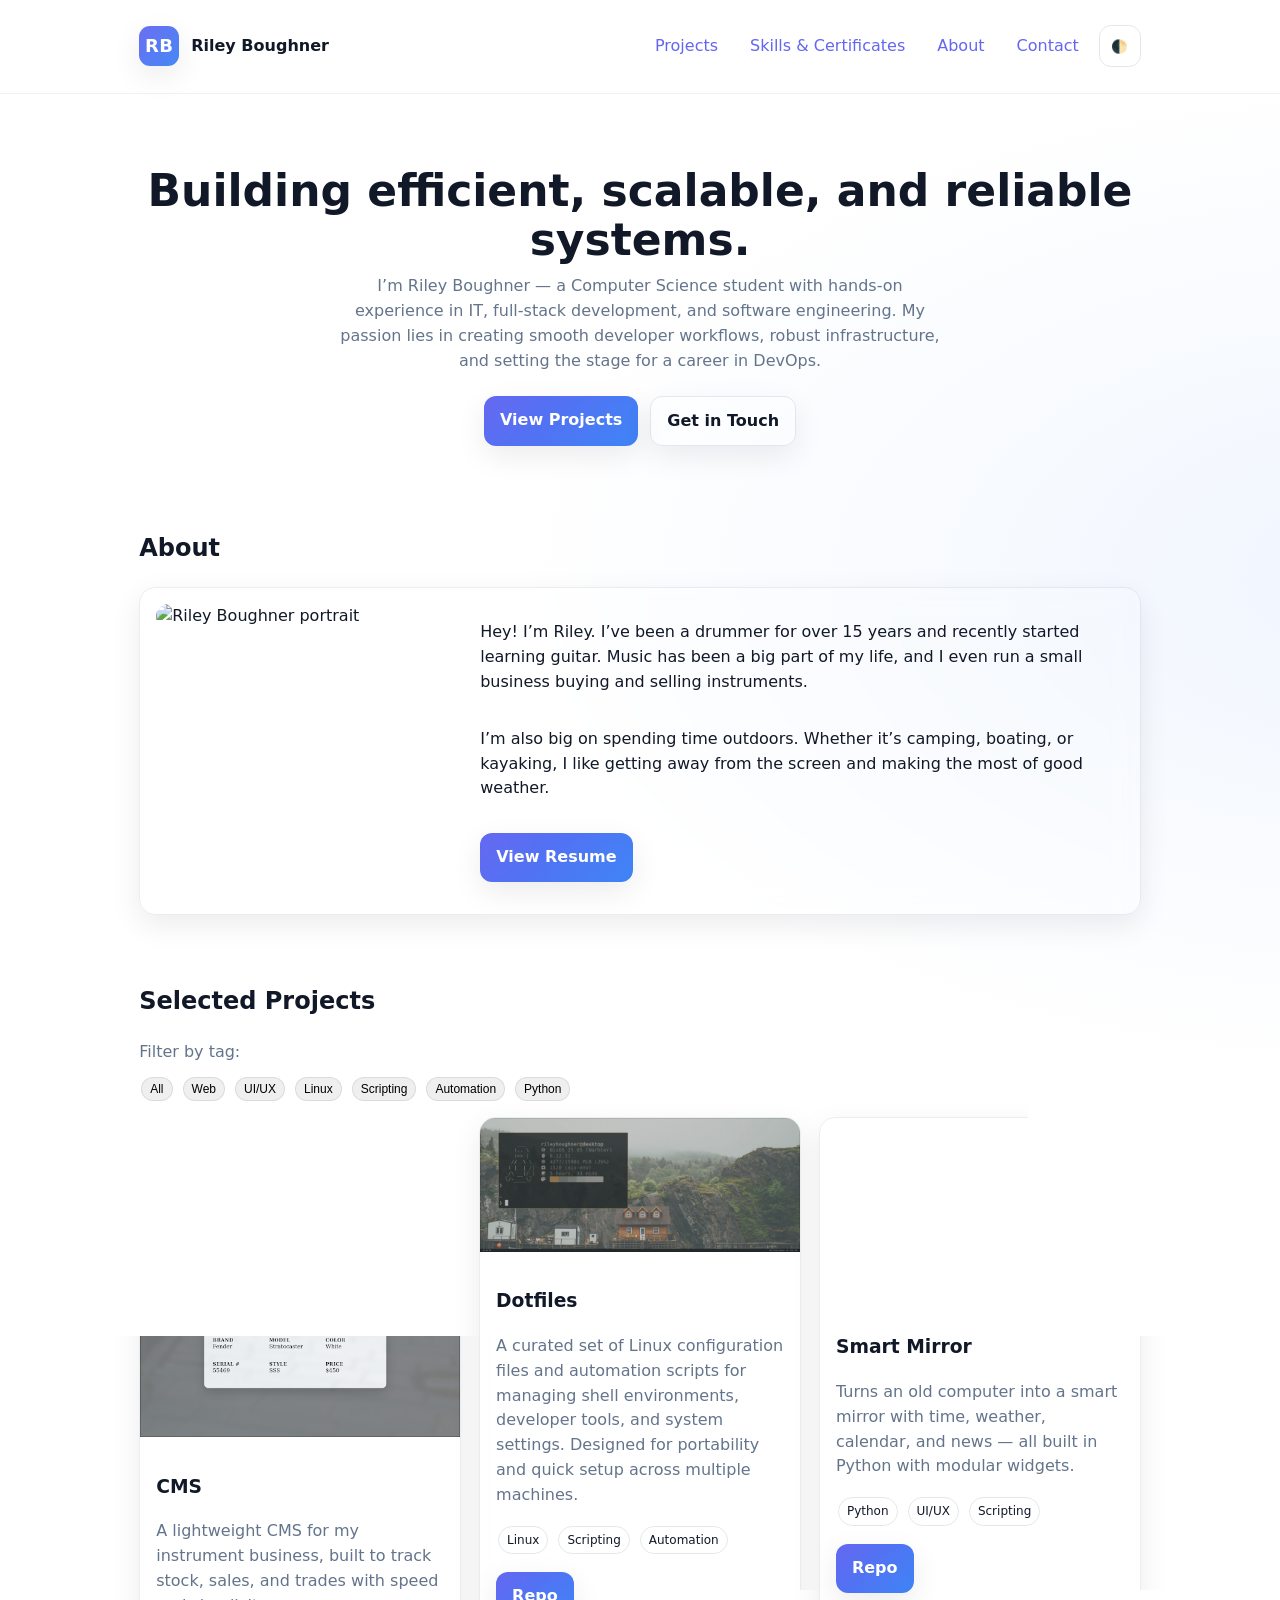
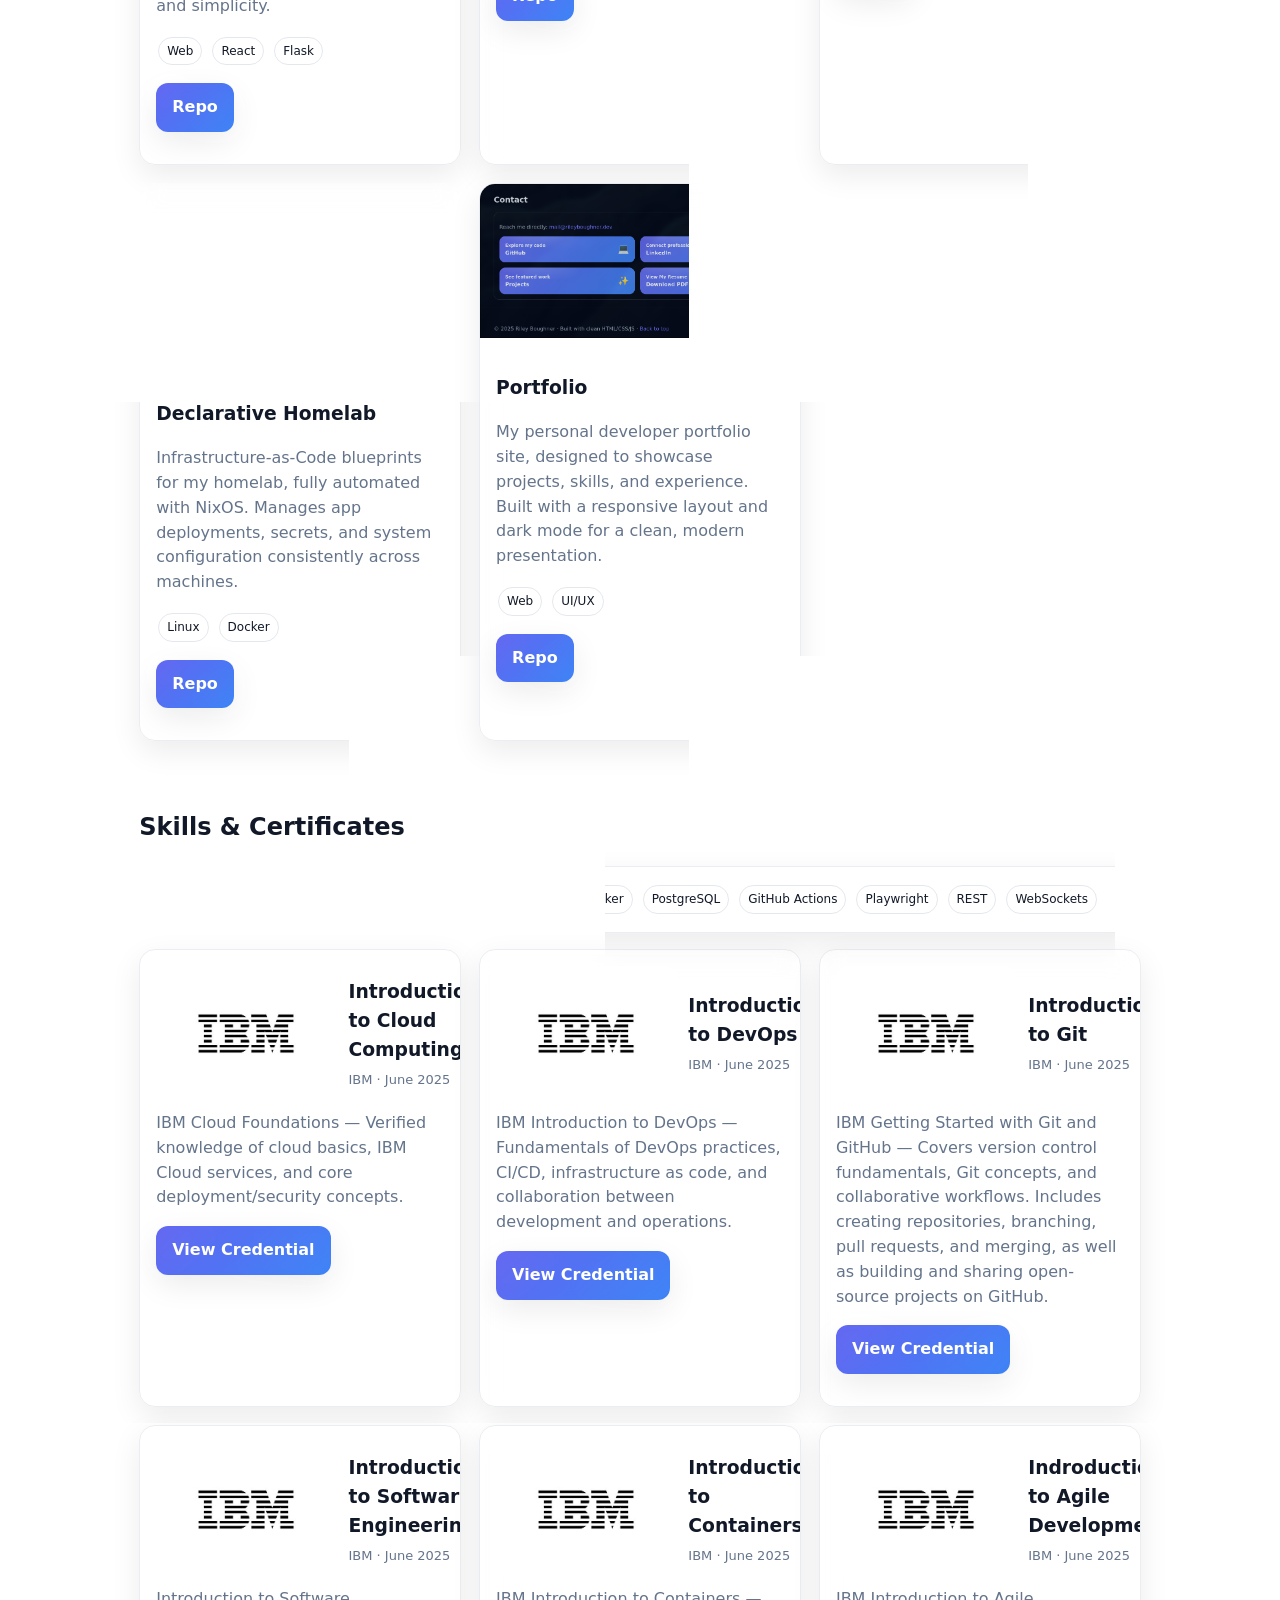
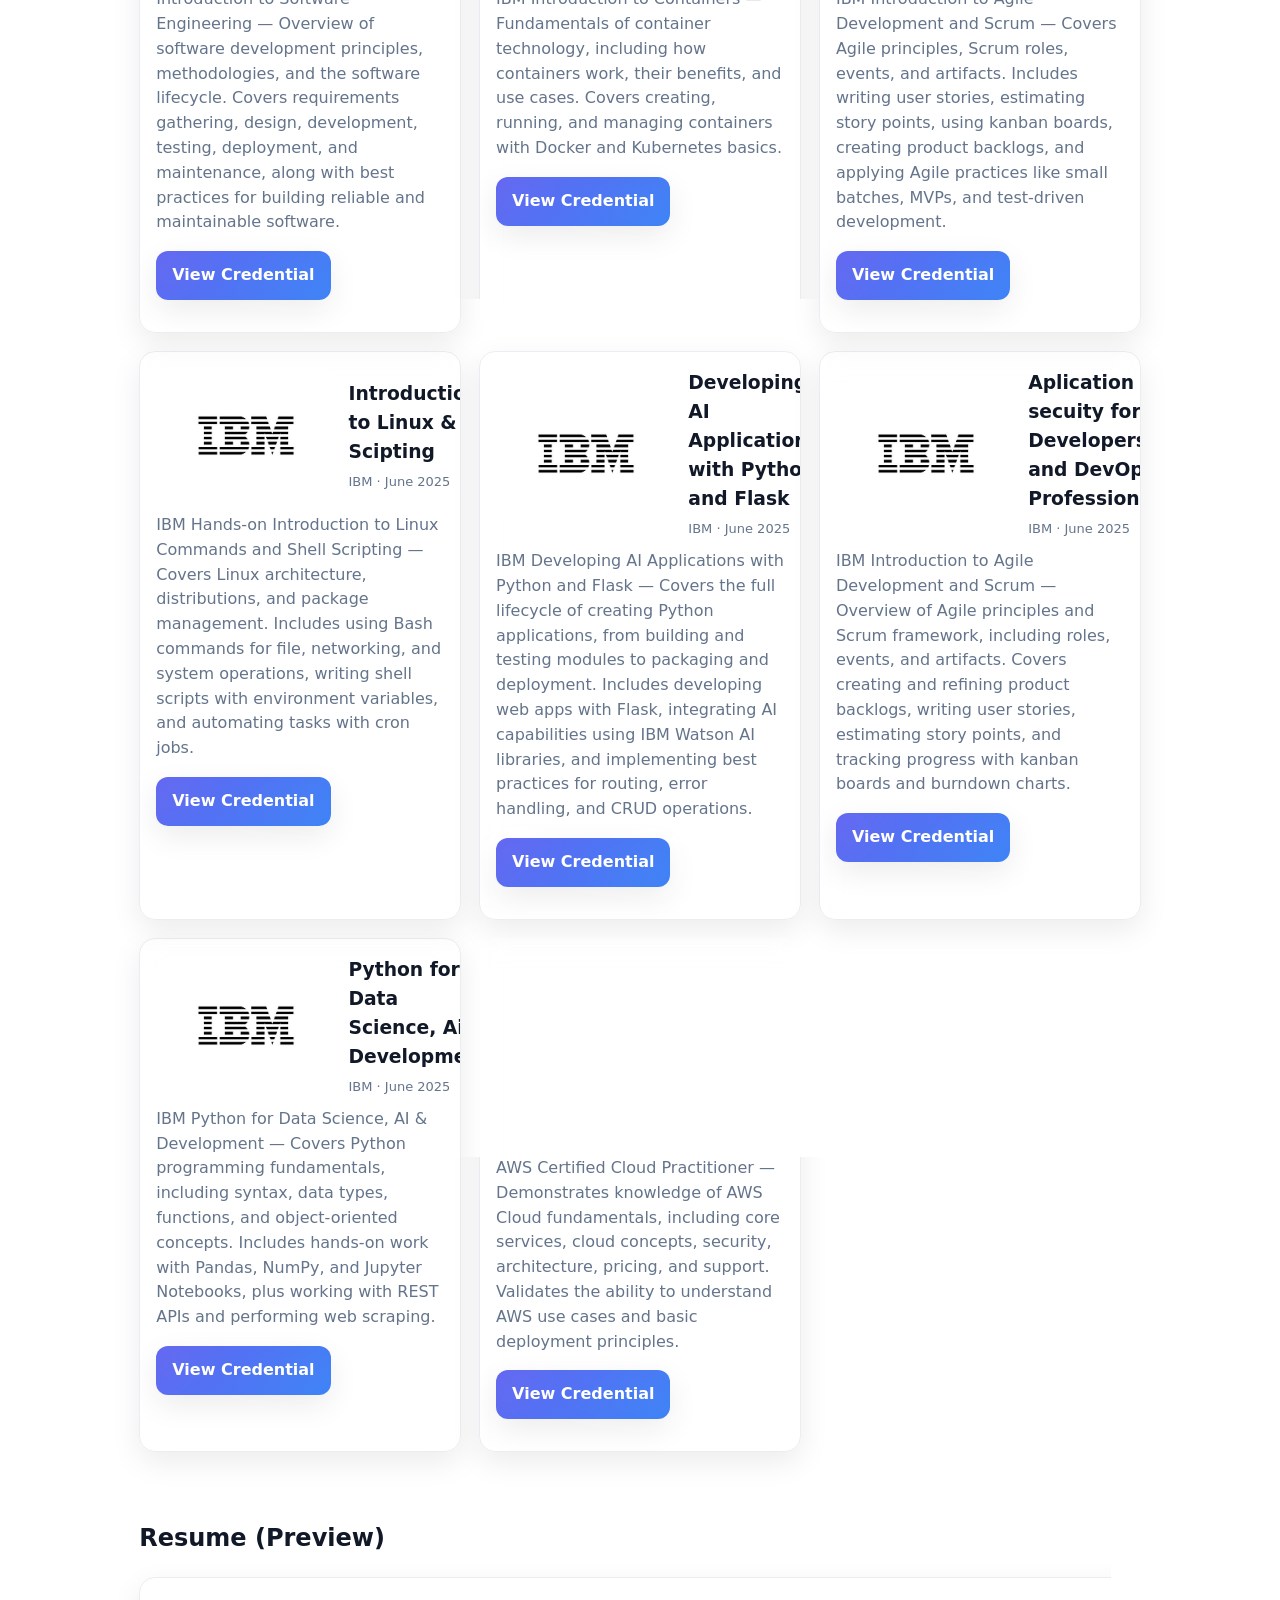
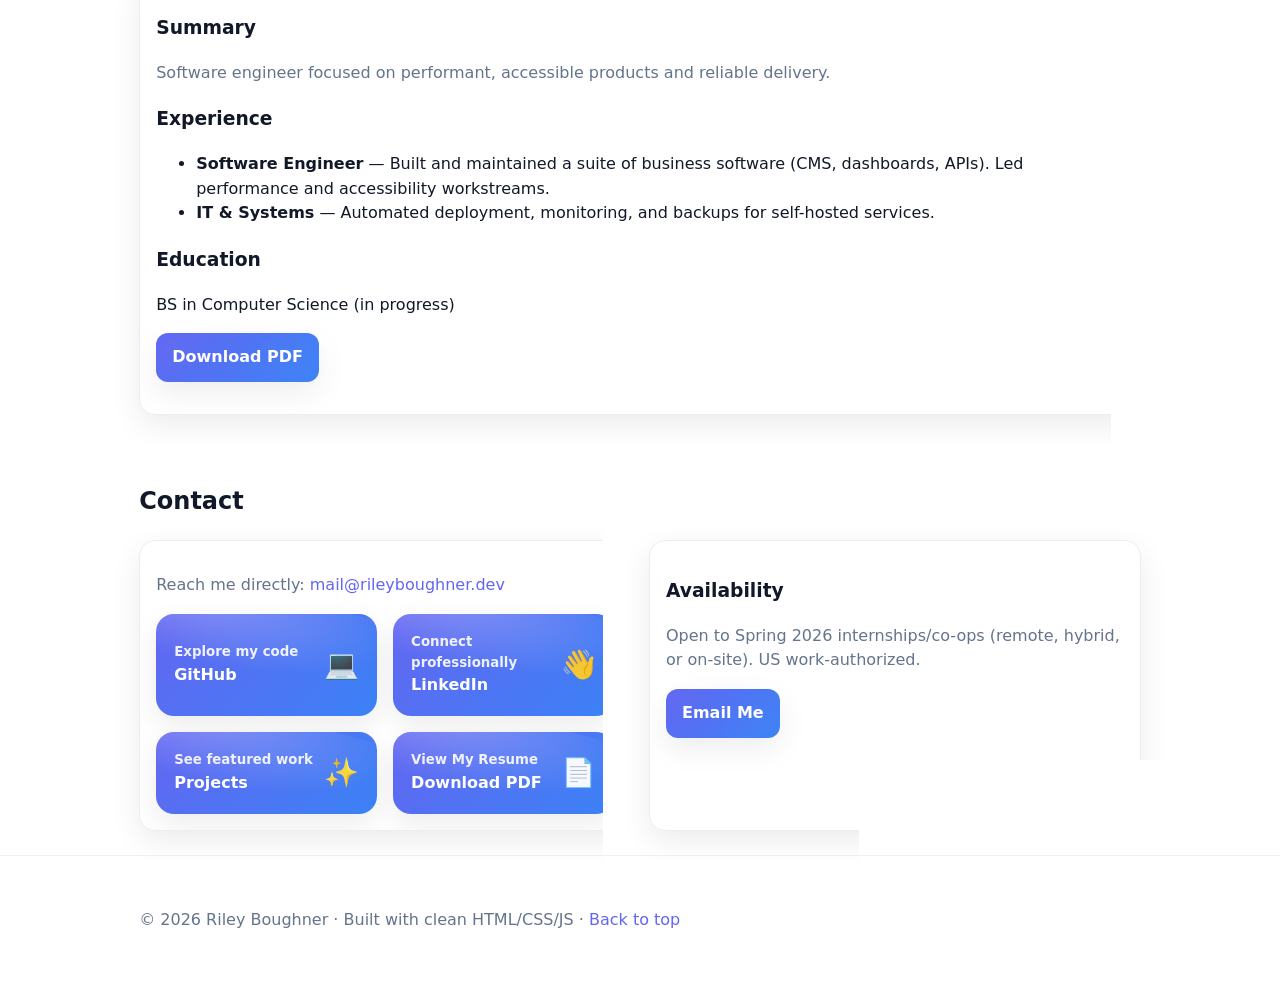
==== commit 81a28824: "updated index" ====
--- a/index.html
+++ b/index.html
@@ -192,6 +192,91 @@
       </div>
     </section>
 
+    <!-- ABOUT -->
+    <section class="container" id="about" aria-labelledby="about-title">
+      <h2 id="about-title">About</h2>
+      <div class="card about-card">
+        <img src="https://avatars.githubusercontent.com/u/66699507?v=4" alt="Riley Boughner portrait" loading="lazy" decoding="async" class="about-photo">
+        <div class="about-text">
+          <p>Hey! I’m Riley. I’ve been a drummer for over 15 years and recently started learning guitar. Music has been a big part of my life, and I even run a small business buying and selling instruments.
+          <p>
+I’m also big on spending time outdoors. Whether it’s camping, boating, or kayaking, I like getting away from the screen and making the most of good weather.
+          </p>
+
+          <p><a class="btn" href="#resume">View Resume</a></p>
+        </div>
+      </div>
+    </section>
+
+
+
+    <!-- PROJECTS -->
+    <section class="container" id="projects" aria-labelledby="projects-title">
+      <h2 id="projects-title">Selected Projects</h2>
+      <div class="muted" style="margin-bottom:10px">Filter by tag:</div>
+      <div class="tags" role="group" aria-label="Project filters">
+        <button class="tag" data-filter="all">All</button>
+        <button class="tag" data-filter="web">Web</button>
+        <button class="tag" data-filter="ui/ux">UI/UX</button>
+        <button class="tag" data-filter="linux">Linux</button>
+        <button class="tag" data-filter="scripting">Scripting</button>
+        <button class="tag" data-filter="automation">Automation</button>
+        <button class="tag" data-filter="python">Python</button>
+      </div>
+      <div class="grid cols-3" id="projectGrid" style="margin-top:14px">
+        <!-- Card 1 -->
+        <article class="card project" data-tags="web react flask">
+          <img src="cms.png" alt="CMS Screenshot" loading="lazy" decoding="async">
+          <div class="pad">
+            <h3>CMS</h3>
+            <p class="muted">A lightweight CMS for my instrument business, built to track stock, sales, and trades with speed and simplicity.</p>
+            <div class="tags"><span class="tag">Web</span><span class="tag">React</span><span class="tag">Flask</span></div>
+            <p><a class="btn secondary" href="#" aria-label="Atlas UI live demo (placeholder)">Repo</a></p>
+          </div>
+        </article>
+        <!-- Card 2 -->
+        <article class="card project" data-tags="linux scripting automation">
+          <img src="dotfiles.png" alt="dotfiles image" loading="lazy" decoding="async">
+          <div class="pad">
+            <h3>Dotfiles</h3>
+            <p class="muted">A curated set of Linux configuration files and automation scripts for managing shell environments, developer tools, and system settings. Designed for portability and quick setup across multiple machines.</p>
+            <div class="tags"><span class="tag">Linux</span><span class="tag">Scripting</span><span class="tag">Automation</span></div>
+            <p><a class="btn secondary" href="https://github.com/rileyboughner/dotfiles">Repo</a></p>
+          </div>
+        </article>
+        <!-- Card 3 -->
+        <article class="card project" data-tags="python ui/ux scripting">
+          <img src="smartmirror.png" alt="smartmirror image" loading="lazy" decoding="async">
+          <div class="pad">
+            <h3>Smart Mirror</h3>
+            <p class="muted">Turns an old computer into a smart mirror with time, weather, calendar, and news — all built in Python with modular widgets.</p>
+              <div class="tags"><span class="tag">Python</span><span class="tag">UI/UX</span><span class="tag">Scripting</span></div>
+            <p><a class="btn secondary" href="https://github.com/rileyboughner/SmartMirror">Repo</a></p>
+          </div>
+        </article>
+        <!-- Card 4 -->
+        <article class="card project" data-tags="linux docker devops automation">
+          <img src="homelab.png" alt="homelab image" loading="lazy" decoding="async">
+          <div class="pad">
+            <h3>Declarative Homelab</h3>
+            <p class="muted">Infrastructure-as-Code blueprints for my homelab, fully automated with NixOS. Manages app deployments, secrets, and system configuration consistently across machines.</p>
+            <div class="tags"><span class="tag">Linux</span><span class="tag">Docker</span></div>
+            <p><a class="btn secondary" href="https://github.com/rileyboughner/homelab">Repo</a></p>
+          </div>
+        </article>
+        <!-- Card 5 -->
+        <article class="card project" data-tags="web ui/ux">
+          <img src="portfolio.png" alt="portfolio image" loading="lazy" decoding="async">
+          <div class="pad">
+            <h3>Portfolio</h3>
+            <p class="muted">My personal developer portfolio site, designed to showcase projects, skills, and experience. Built with a responsive layout and dark mode for a clean, modern presentation.</p>
+            <div class="tags"><span class="tag">Web</span><span class="tag">UI/UX</span></div>
+            <p><a class="btn secondary" href="https://github.com/rileyboughner/rileyboughner.github.io">Repo</a></p>
+          </div>
+        </article>
+      </div>
+    </section>
+
     <!-- SKILLS & CERTIFICATES -->
     <section class="container" id="skills" aria-labelledby="skills-title">
       <h2 id="skills-title">Skills &amp; Certificates</h2>
@@ -375,90 +460,6 @@
       </div>
     </section>
 
-
-    <!-- PROJECTS -->
-    <section class="container" id="projects" aria-labelledby="projects-title">
-      <h2 id="projects-title">Selected Projects</h2>
-      <div class="muted" style="margin-bottom:10px">Filter by tag:</div>
-      <div class="tags" role="group" aria-label="Project filters">
-        <button class="tag" data-filter="all">All</button>
-        <button class="tag" data-filter="web">Web</button>
-        <button class="tag" data-filter="ui/ux">UI/UX</button>
-        <button class="tag" data-filter="linux">Linux</button>
-        <button class="tag" data-filter="scripting">Scripting</button>
-        <button class="tag" data-filter="automation">Automation</button>
-        <button class="tag" data-filter="python">Python</button>
-      </div>
-      <div class="grid cols-3" id="projectGrid" style="margin-top:14px">
-        <!-- Card 1 -->
-        <article class="card project" data-tags="web react flask">
-          <img src="cms.png" alt="CMS Screenshot" loading="lazy" decoding="async">
-          <div class="pad">
-            <h3>CMS</h3>
-            <p class="muted">A lightweight CMS for my instrument business, built to track stock, sales, and trades with speed and simplicity.</p>
-            <div class="tags"><span class="tag">Web</span><span class="tag">React</span><span class="tag">Flask</span></div>
-            <p><a class="btn secondary" href="#" aria-label="Atlas UI live demo (placeholder)">Repo</a></p>
-          </div>
-        </article>
-        <!-- Card 2 -->
-        <article class="card project" data-tags="linux scripting automation">
-          <img src="dotfiles.png" alt="dotfiles image" loading="lazy" decoding="async">
-          <div class="pad">
-            <h3>Dotfiles</h3>
-            <p class="muted">A curated set of Linux configuration files and automation scripts for managing shell environments, developer tools, and system settings. Designed for portability and quick setup across multiple machines.</p>
-            <div class="tags"><span class="tag">Linux</span><span class="tag">Scripting</span><span class="tag">Automation</span></div>
-            <p><a class="btn secondary" href="https://github.com/rileyboughner/dotfiles">Repo</a></p>
-          </div>
-        </article>
-        <!-- Card 3 -->
-        <article class="card project" data-tags="python ui/ux scripting">
-          <img src="smartmirror.png" alt="smartmirror image" loading="lazy" decoding="async">
-          <div class="pad">
-            <h3>Smart Mirror</h3>
-            <p class="muted">Turns an old computer into a smart mirror with time, weather, calendar, and news — all built in Python with modular widgets.</p>
-              <div class="tags"><span class="tag">Python</span><span class="tag">UI/UX</span><span class="tag">Scripting</span></div>
-            <p><a class="btn secondary" href="https://github.com/rileyboughner/SmartMirror">Repo</a></p>
-          </div>
-        </article>
-        <!-- Card 4 -->
-        <article class="card project" data-tags="linux docker devops automation">
-          <img src="homelab.png" alt="homelab image" loading="lazy" decoding="async">
-          <div class="pad">
-            <h3>Declarative Homelab</h3>
-            <p class="muted">Infrastructure-as-Code blueprints for my homelab, fully automated with NixOS. Manages app deployments, secrets, and system configuration consistently across machines.</p>
-            <div class="tags"><span class="tag">Linux</span><span class="tag">Docker</span></div>
-            <p><a class="btn secondary" href="https://github.com/rileyboughner/homelab">Repo</a></p>
-          </div>
-        </article>
-        <!-- Card 5 -->
-        <article class="card project" data-tags="web ui/ux">
-          <img src="portfolio.png" alt="portfolio image" loading="lazy" decoding="async">
-          <div class="pad">
-            <h3>Portfolio</h3>
-            <p class="muted">My personal developer portfolio site, designed to showcase projects, skills, and experience. Built with a responsive layout and dark mode for a clean, modern presentation.</p>
-            <div class="tags"><span class="tag">Web</span><span class="tag">UI/UX</span></div>
-            <p><a class="btn secondary" href="https://github.com/rileyboughner/rileyboughner.github.io">Repo</a></p>
-          </div>
-        </article>
-      </div>
-    </section>
-
-    <!-- ABOUT -->
-    <section class="container" id="about" aria-labelledby="about-title">
-      <h2 id="about-title">About</h2>
-      <div class="card about-card">
-        <img src="https://avatars.githubusercontent.com/u/66699507?v=4" alt="Riley Boughner portrait" loading="lazy" decoding="async" class="about-photo">
-        <div class="about-text">
-          <p>Hey! I’m Riley. I’ve been a drummer for over 15 years and recently started learning guitar. Music has been a big part of my life, and I even run a small business buying and selling instruments.
-          <p>
-I’m also big on spending time outdoors. Whether it’s camping, boating, or kayaking, I like getting away from the screen and making the most of good weather.
-          </p>
-
-          <p><a class="btn" href="#resume">View Resume</a></p>
-        </div>
-      </div>
-    </section>
-
     <!-- RESUME PREVIEW -->
     <section class="container" id="resume" aria-labelledby="resume-title">
       <h2 id="resume-title">Resume (Preview)</h2>
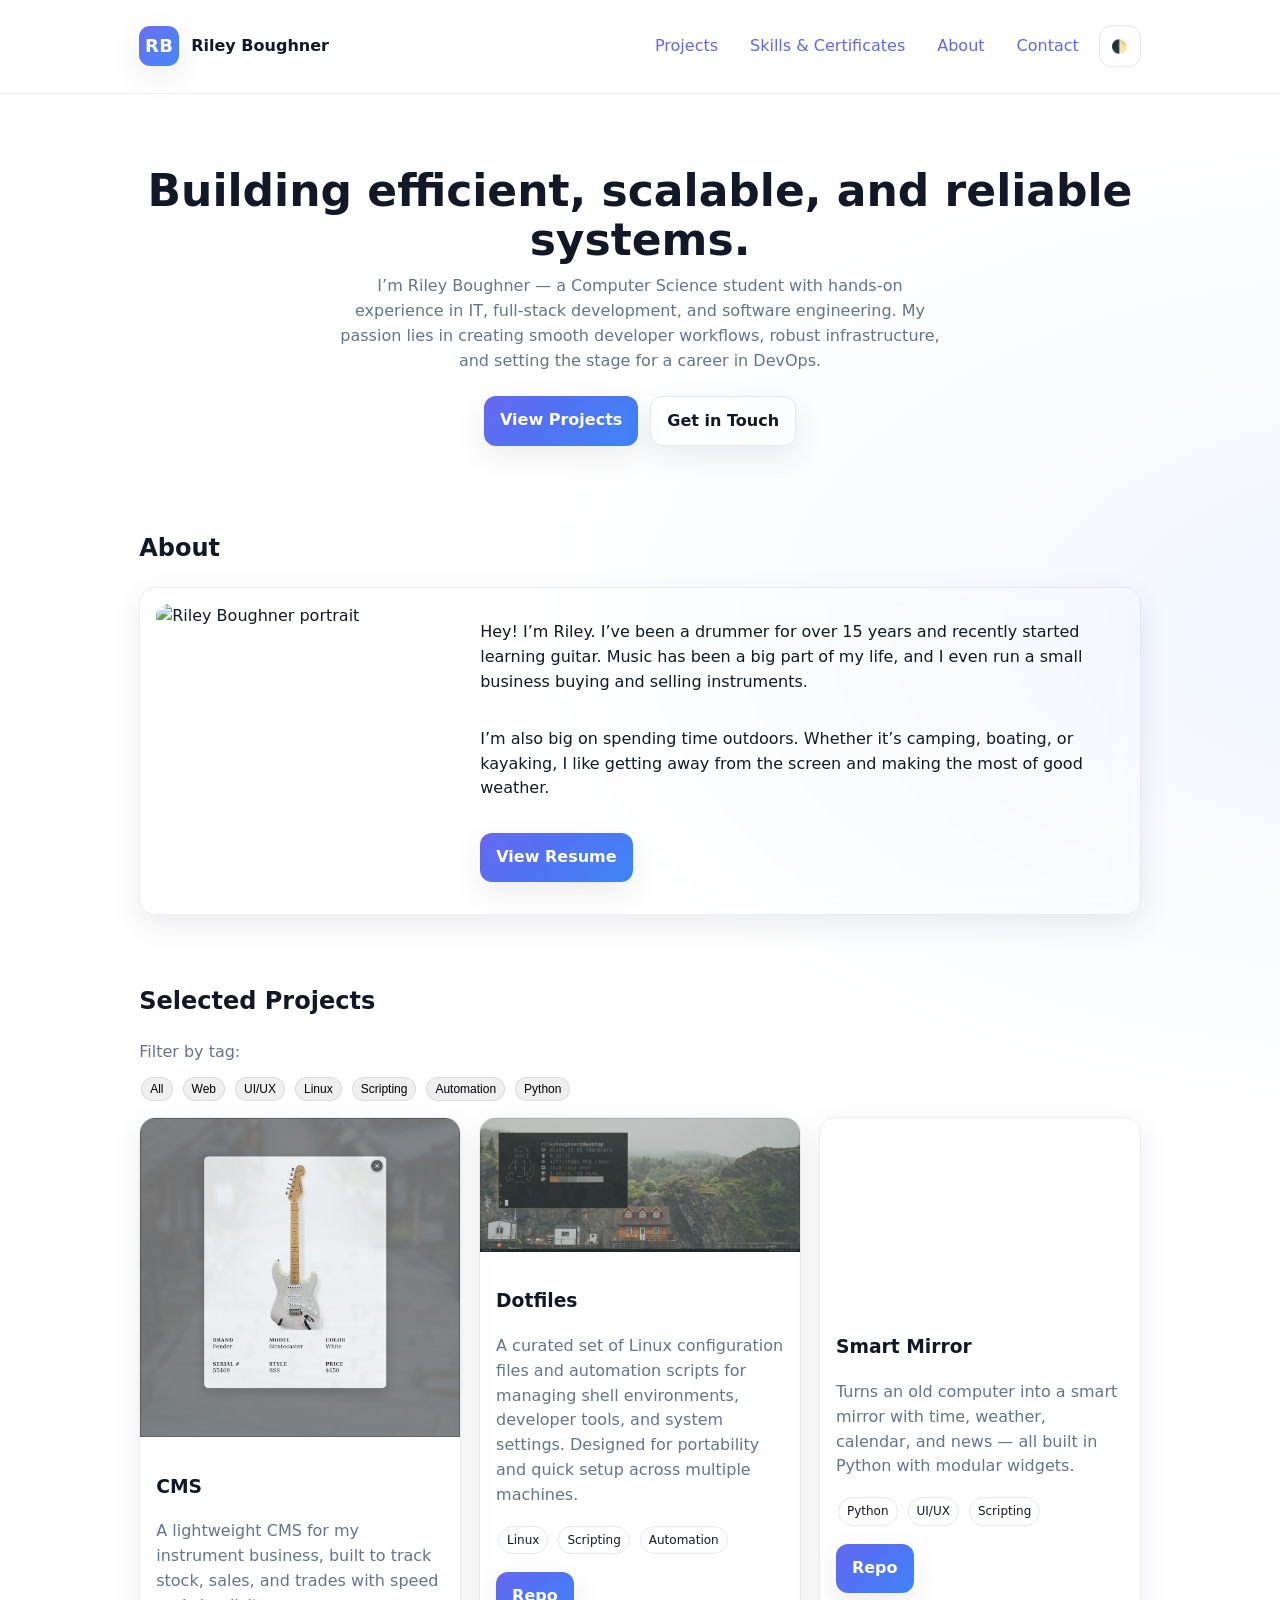
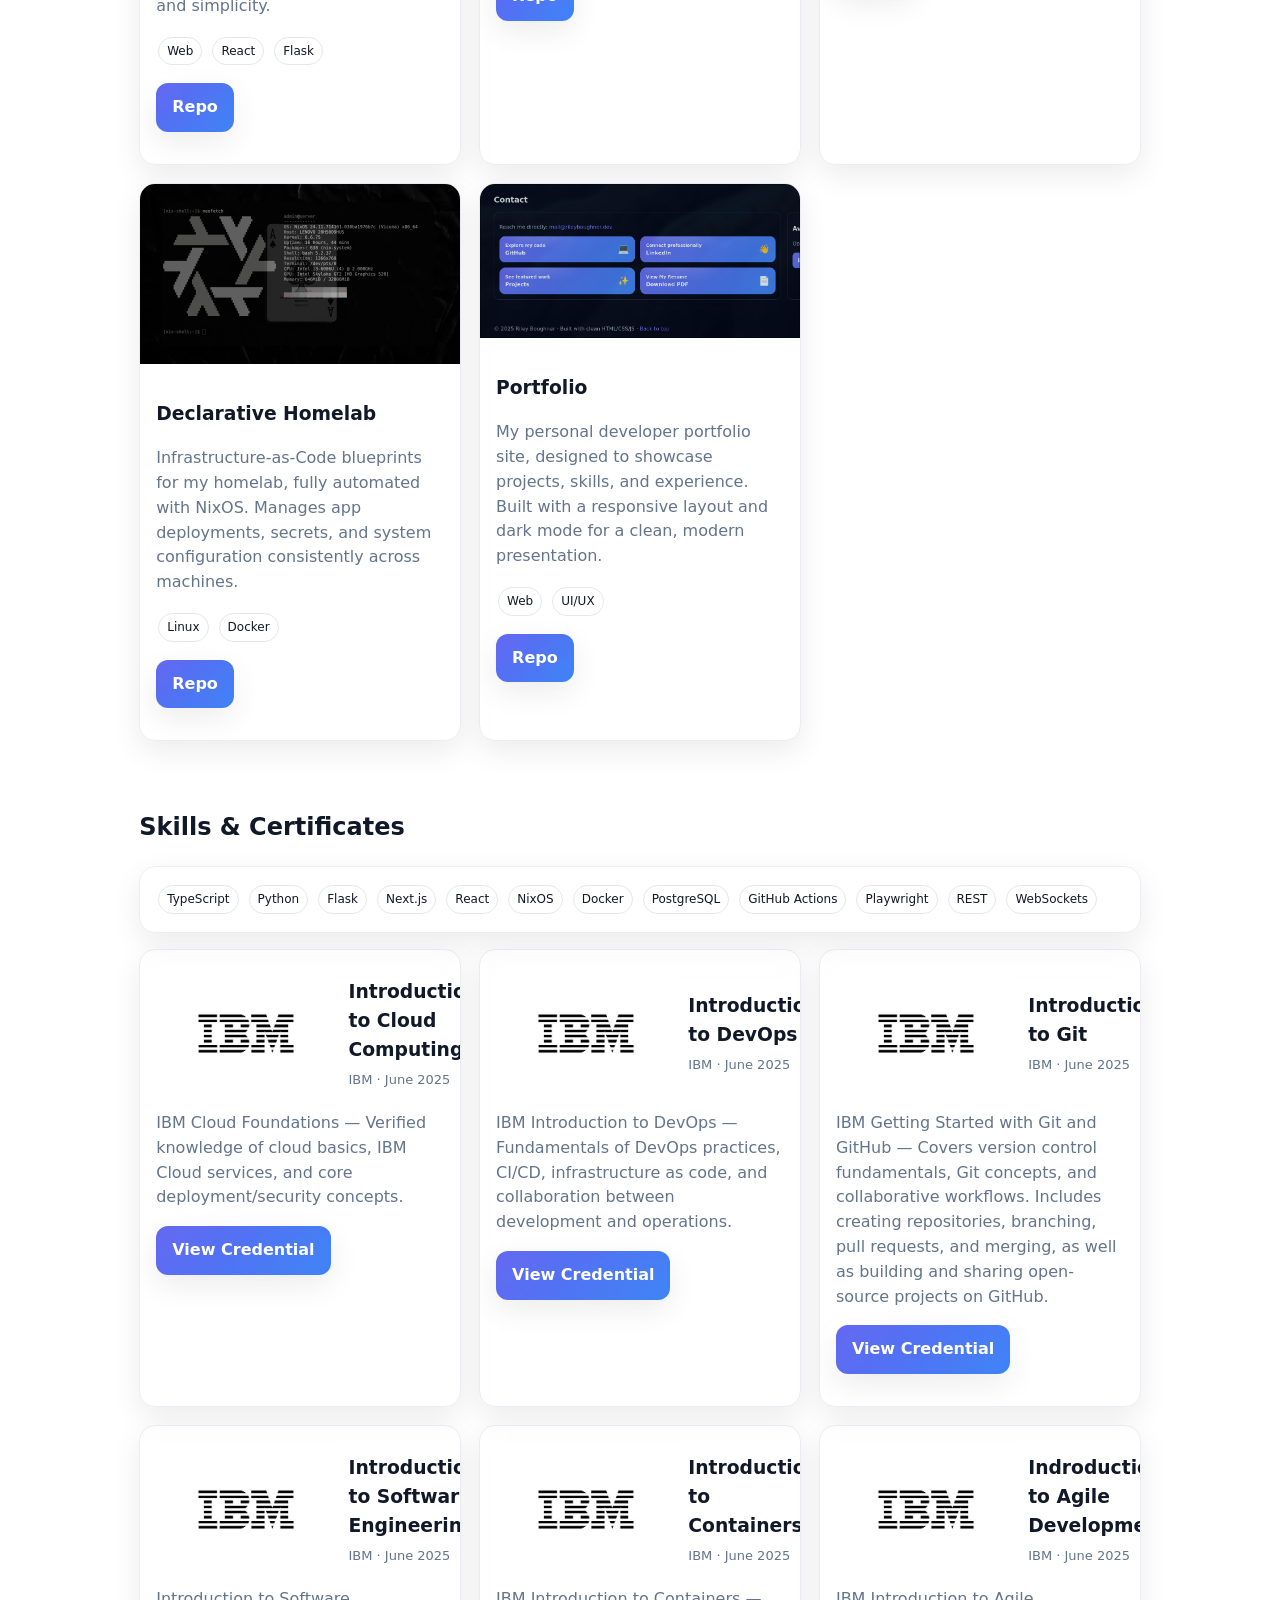
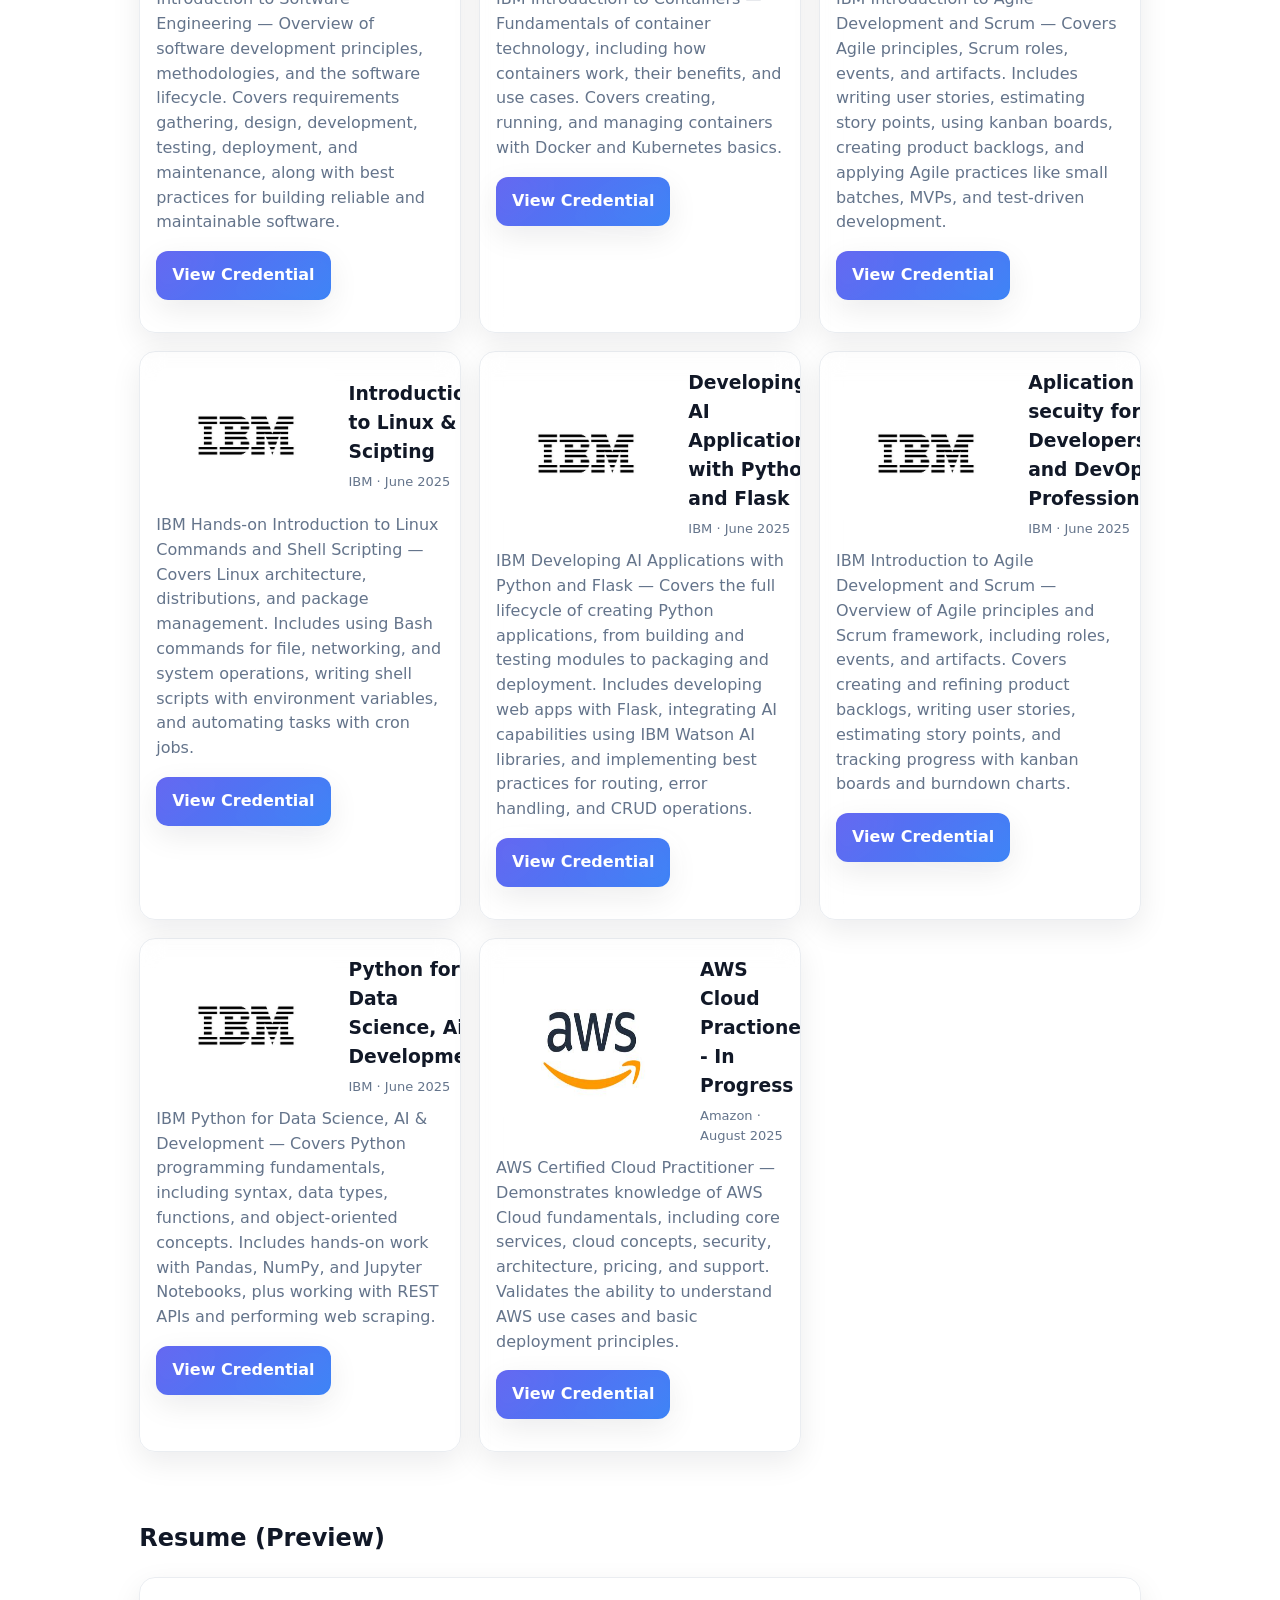
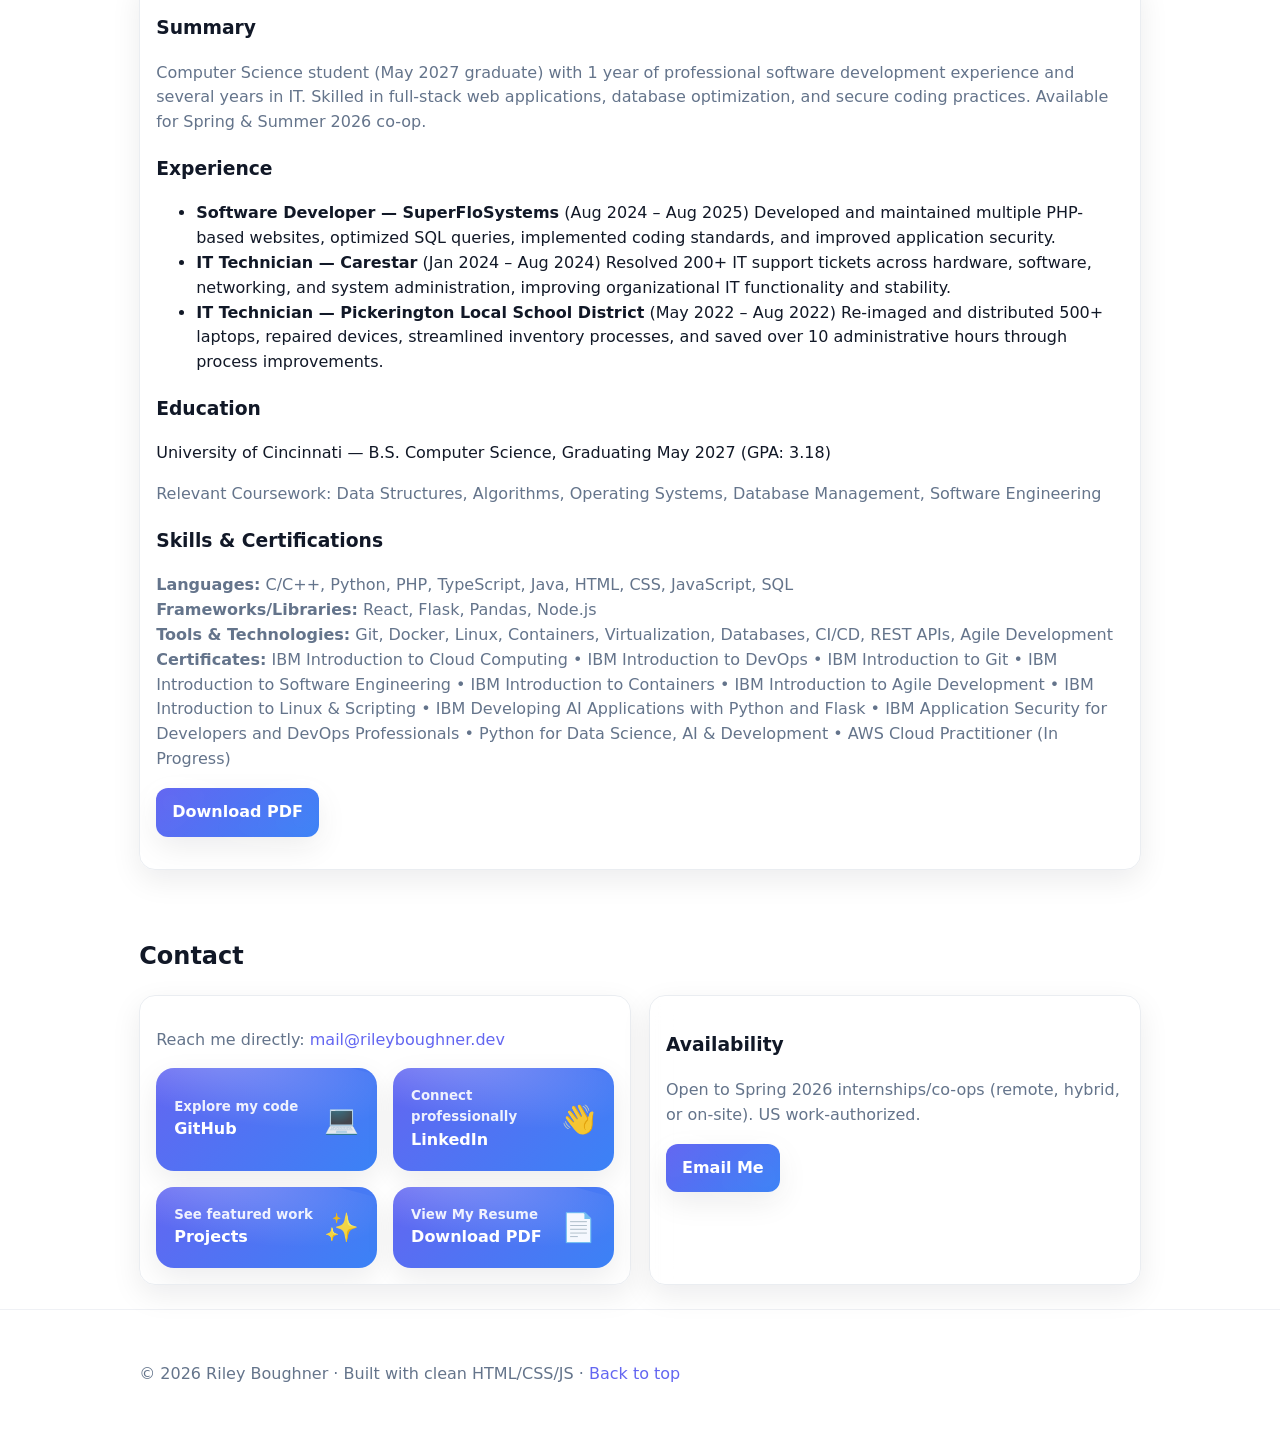
==== commit 56ce3655: "updated resume section of portfolio" ====
--- a/index.html
+++ b/index.html
@@ -465,18 +465,36 @@
       <h2 id="resume-title">Resume (Preview)</h2>
       <div class="card"><div class="pad">
         <h3>Summary</h3>
-        <p class="muted">Software engineer focused on performant, accessible products and reliable delivery.</p>
+        <p class="muted">
+          Computer Science student (May 2027 graduate) with 1 year of professional software development
+          experience and several years in IT. Skilled in full-stack web applications, database optimization, 
+          and secure coding practices. Available for Spring & Summer 2026 co-op.
+        </p>
         <h3>Experience</h3>
         <ul>
-          <li><strong>Software Engineer</strong> — Built and maintained a suite of business software (CMS, dashboards, APIs). Led performance and accessibility workstreams.</li>
-          <li><strong>IT & Systems</strong> — Automated deployment, monitoring, and backups for self-hosted services.</li>
+          <li><strong>Software Developer — SuperFloSystems</strong> (Aug 2024 – Aug 2025)  
+            Developed and maintained multiple PHP-based websites, optimized SQL queries, implemented coding 
+            standards, and improved application security.</li>
+          <li><strong>IT Technician — Carestar</strong> (Jan 2024 – Aug 2024)  
+            Resolved 200+ IT support tickets across hardware, software, networking, and system administration, 
+            improving organizational IT functionality and stability.</li>
+          <li><strong>IT Technician — Pickerington Local School District</strong> (May 2022 – Aug 2022)  
+            Re-imaged and distributed 500+ laptops, repaired devices, streamlined inventory processes, and 
+            saved over 10 administrative hours through process improvements.</li>
         </ul>
         <h3>Education</h3>
-        <p>BS in Computer Science (in progress)</p>
-        <p><a class="btn" href="/assets/riley-boughner-resume.pdf" download>Download PDF</a></p>
+        <p>University of Cincinnati — B.S. Computer Science, Graduating May 2027 (GPA: 3.18)</p>
+        <p class="muted">Relevant Coursework: Data Structures, Algorithms, Operating Systems, Database Management, Software Engineering</p>
+        <h3>Skills & Certifications</h3>
+        <p class="muted">
+          <strong>Languages:</strong> C/C++, Python, PHP, TypeScript, Java, HTML, CSS, JavaScript, SQL<br>
+          <strong>Frameworks/Libraries:</strong> React, Flask, Pandas, Node.js<br>
+          <strong>Tools & Technologies:</strong> Git, Docker, Linux, Containers, Virtualization, Databases, CI/CD, REST APIs, Agile Development<br>
+          <strong>Certificates:</strong> IBM Introduction to Cloud Computing • IBM Introduction to DevOps • IBM Introduction to Git • IBM Introduction to Software Engineering • IBM Introduction to Containers • IBM Introduction to Agile Development • IBM Introduction to Linux & Scripting • IBM Developing AI Applications with Python and Flask • IBM Application Security for Developers and DevOps Professionals • Python for Data Science, AI & Development • AWS Cloud Practitioner (In Progress)
+        </p>
+        <p><a class="btn" href="Riley-Boughner-Resume-August-14-2025.pdf" download>Download PDF</a></p>
       </div></div>
     </section>
-
     <!-- CONTACT (form removed; artistic links) -->
     <section class="container" id="contact" aria-labelledby="contact-title">
       <h2 id="contact-title">Contact</h2>
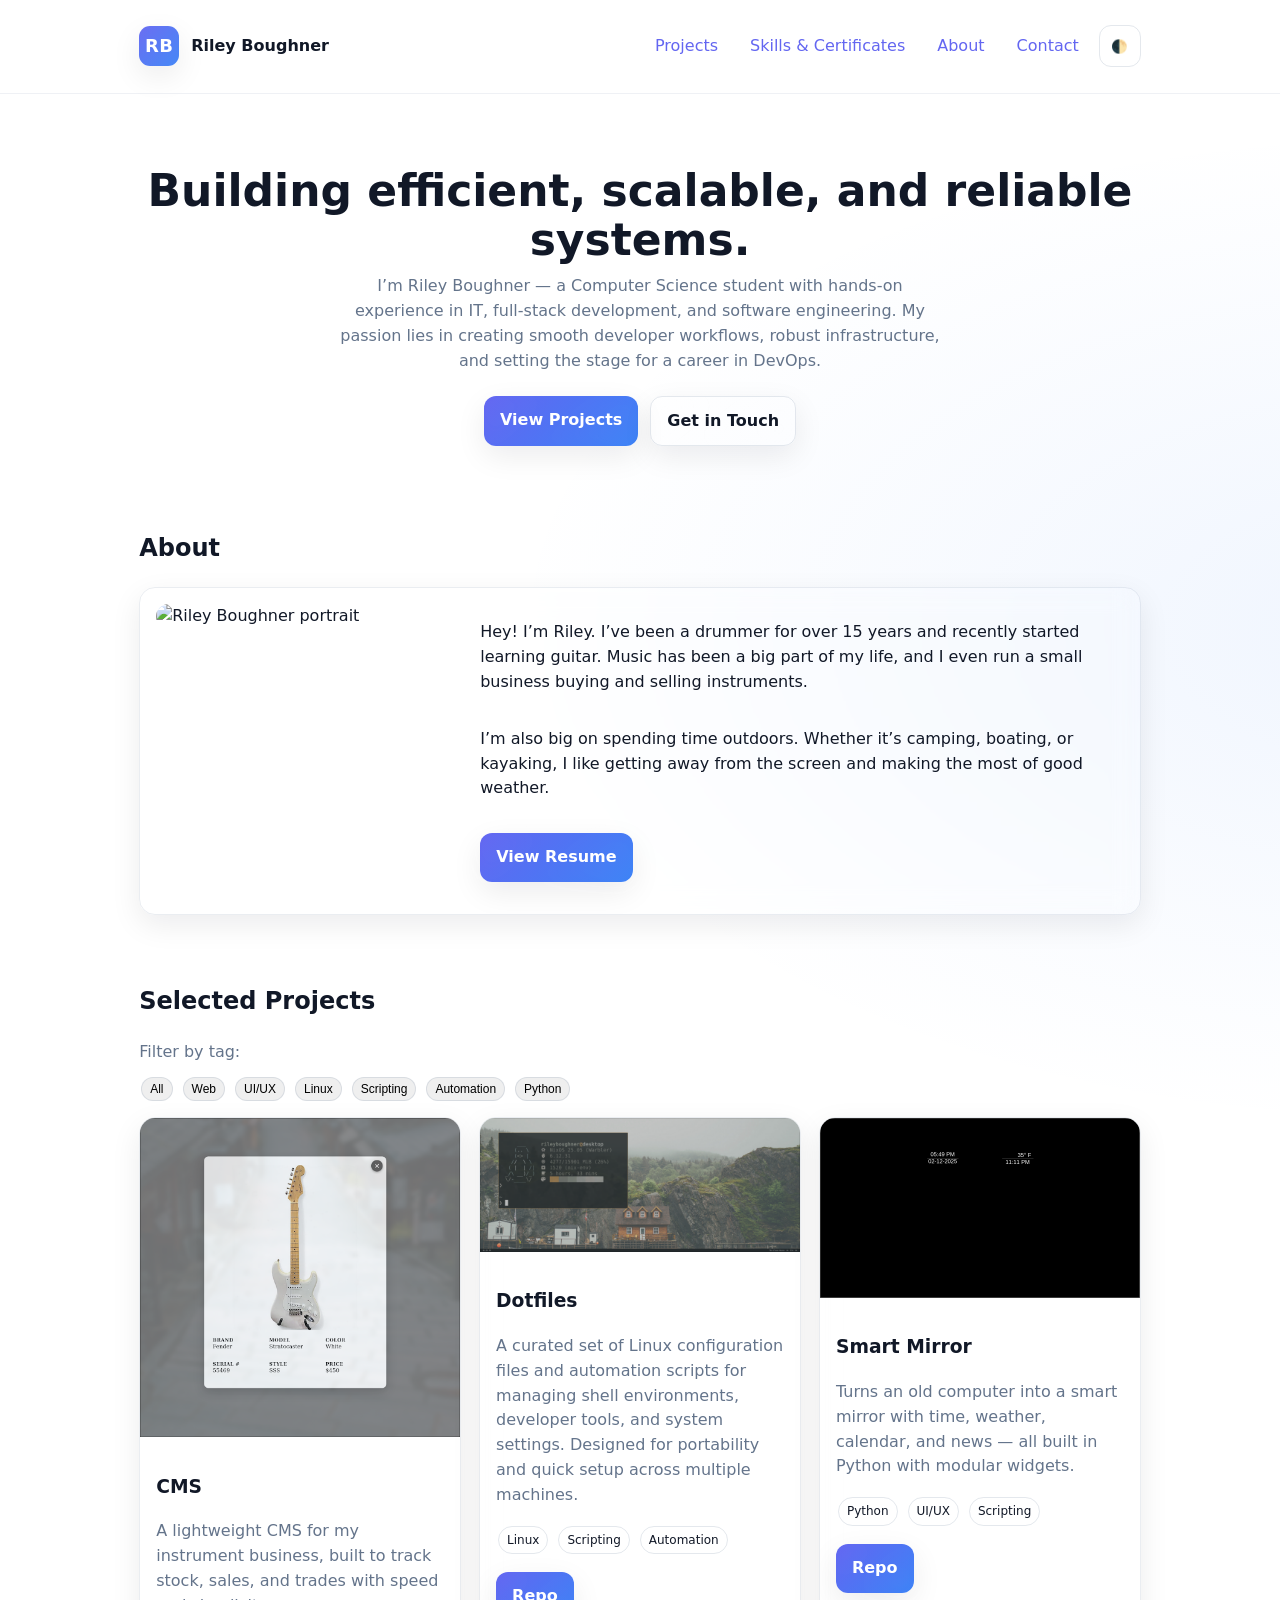
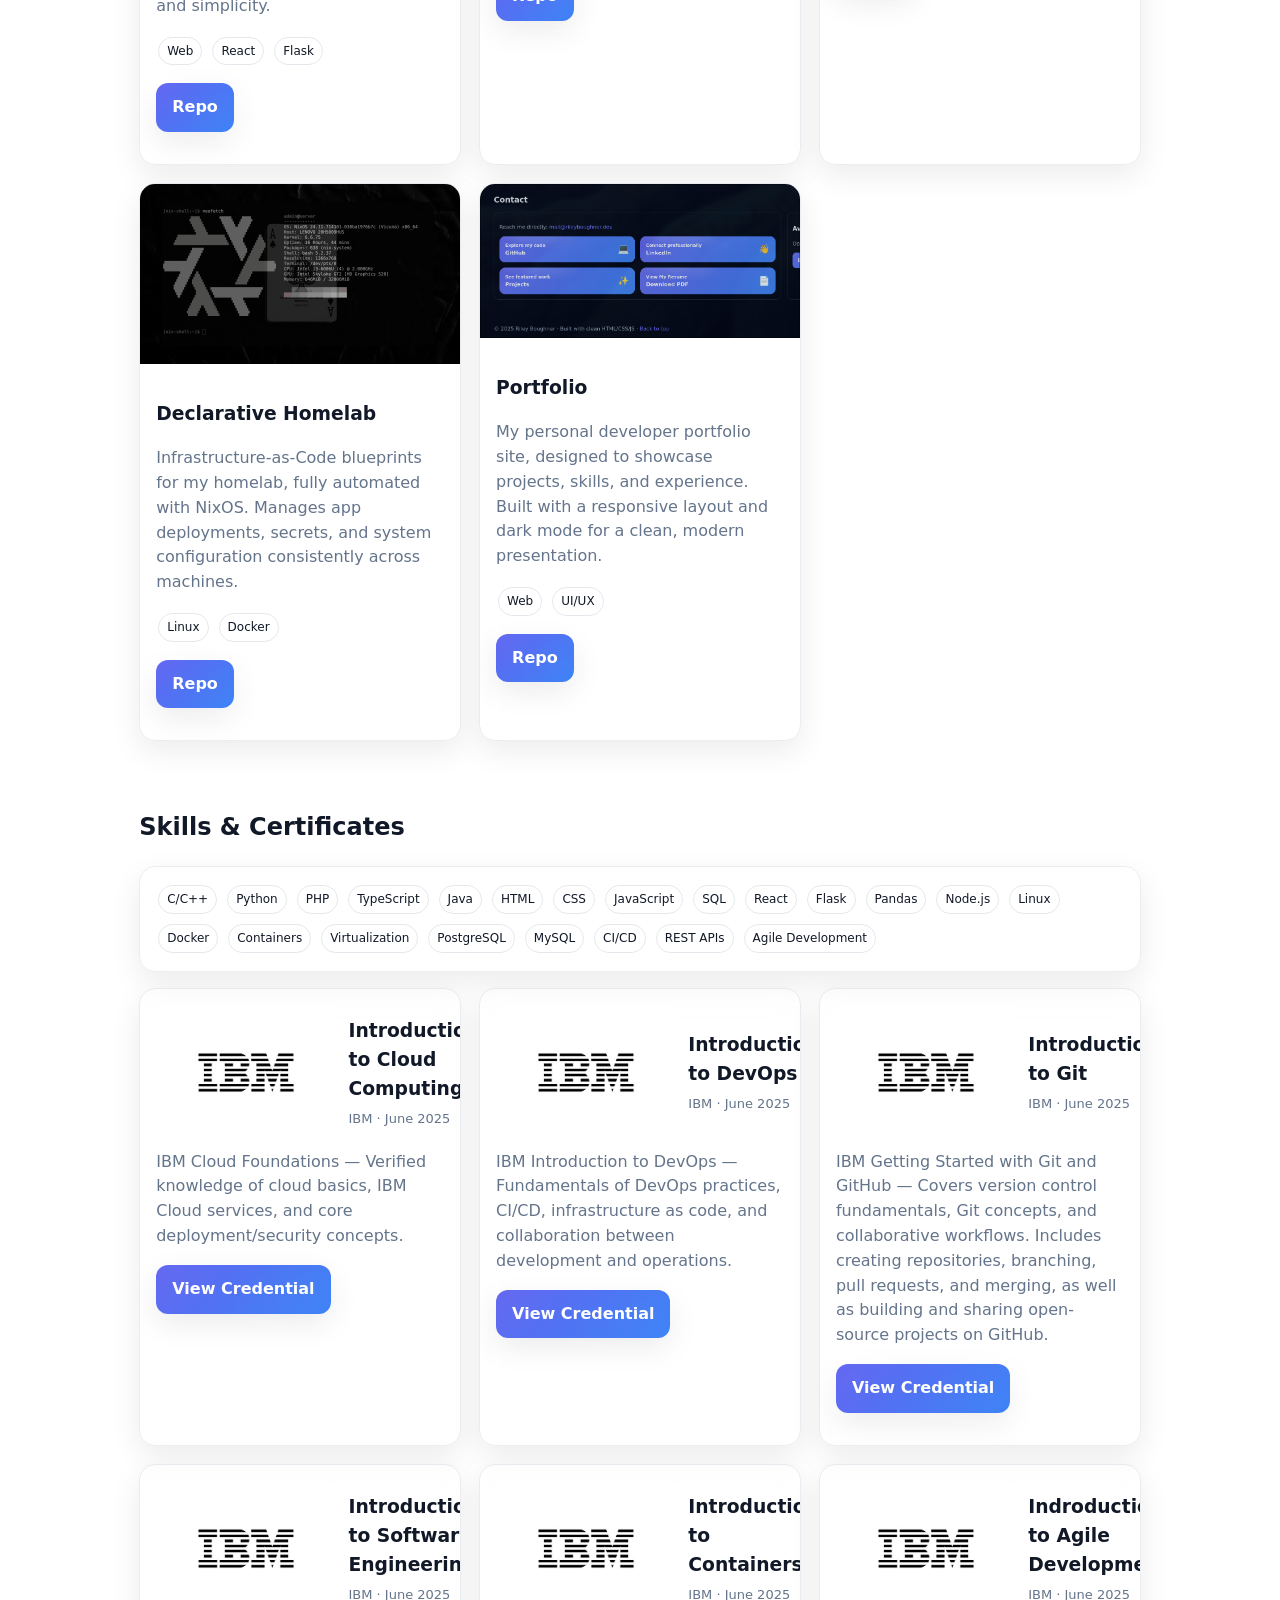
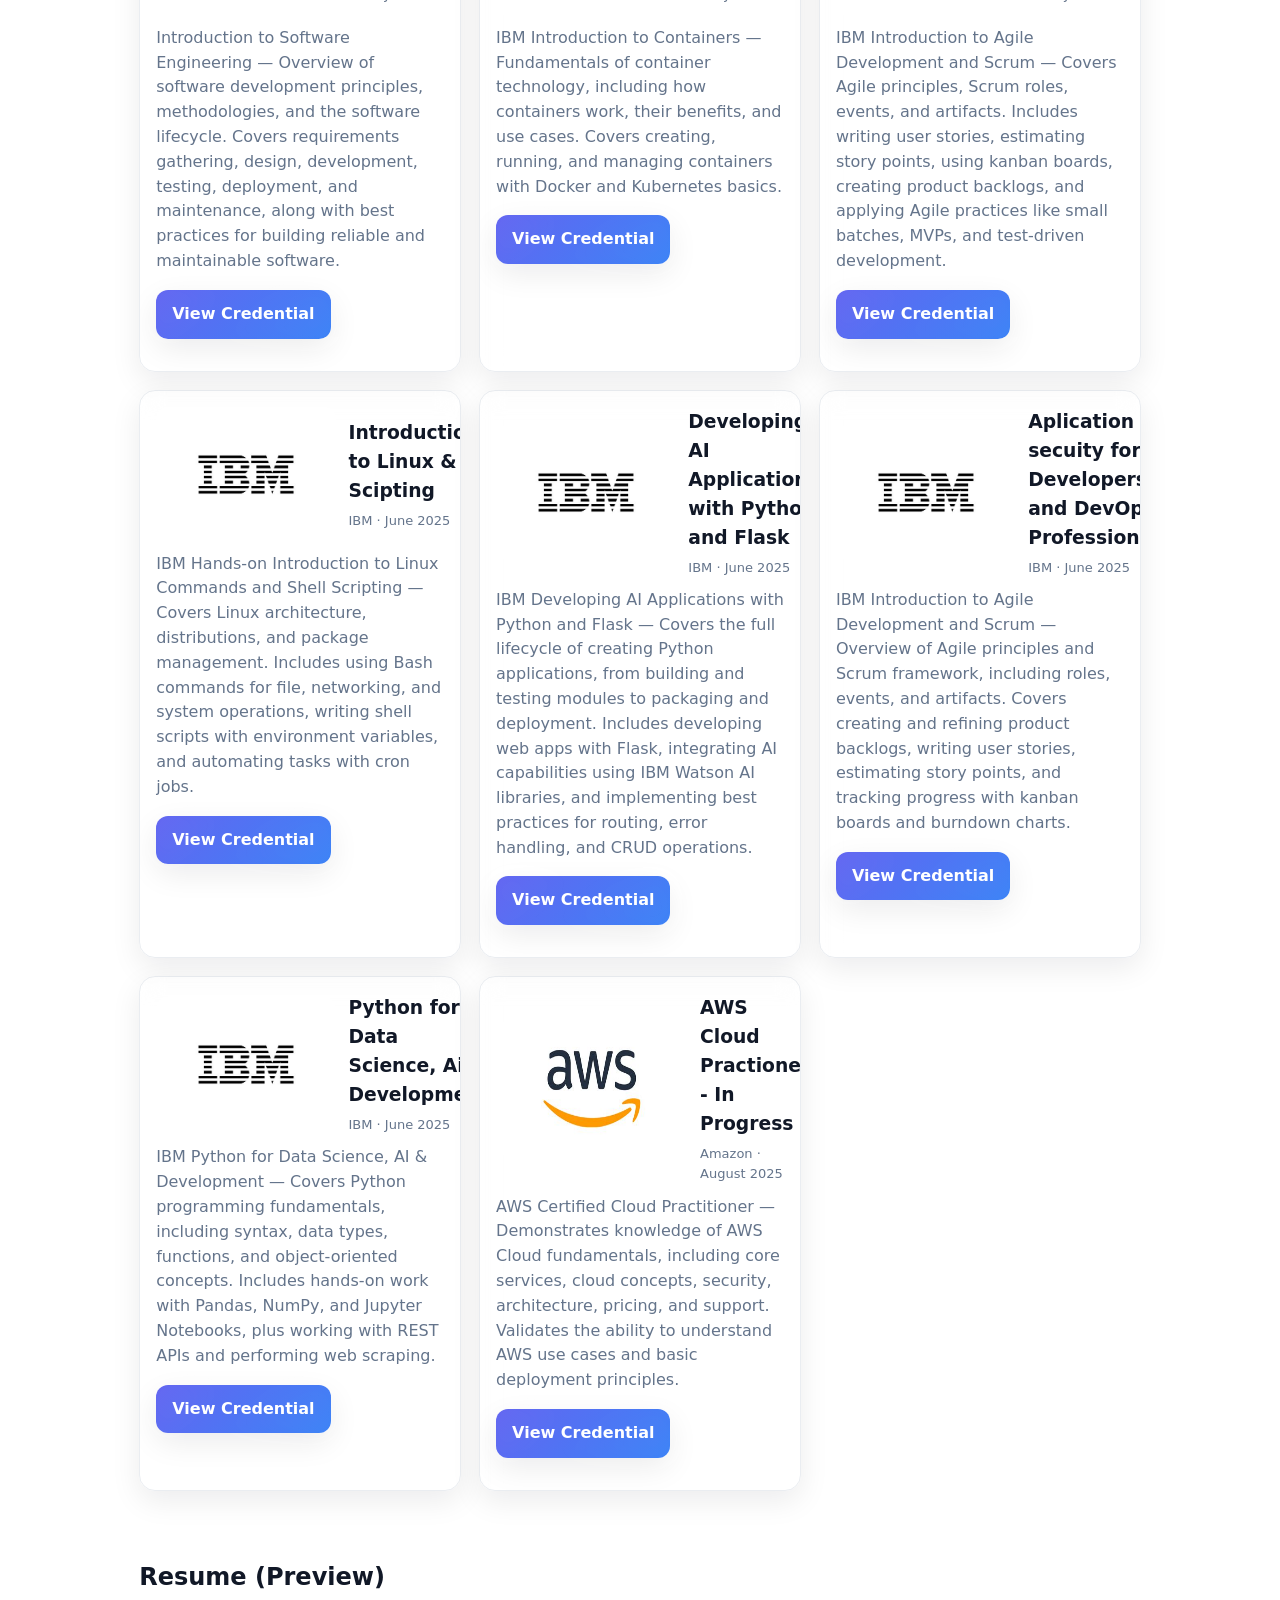
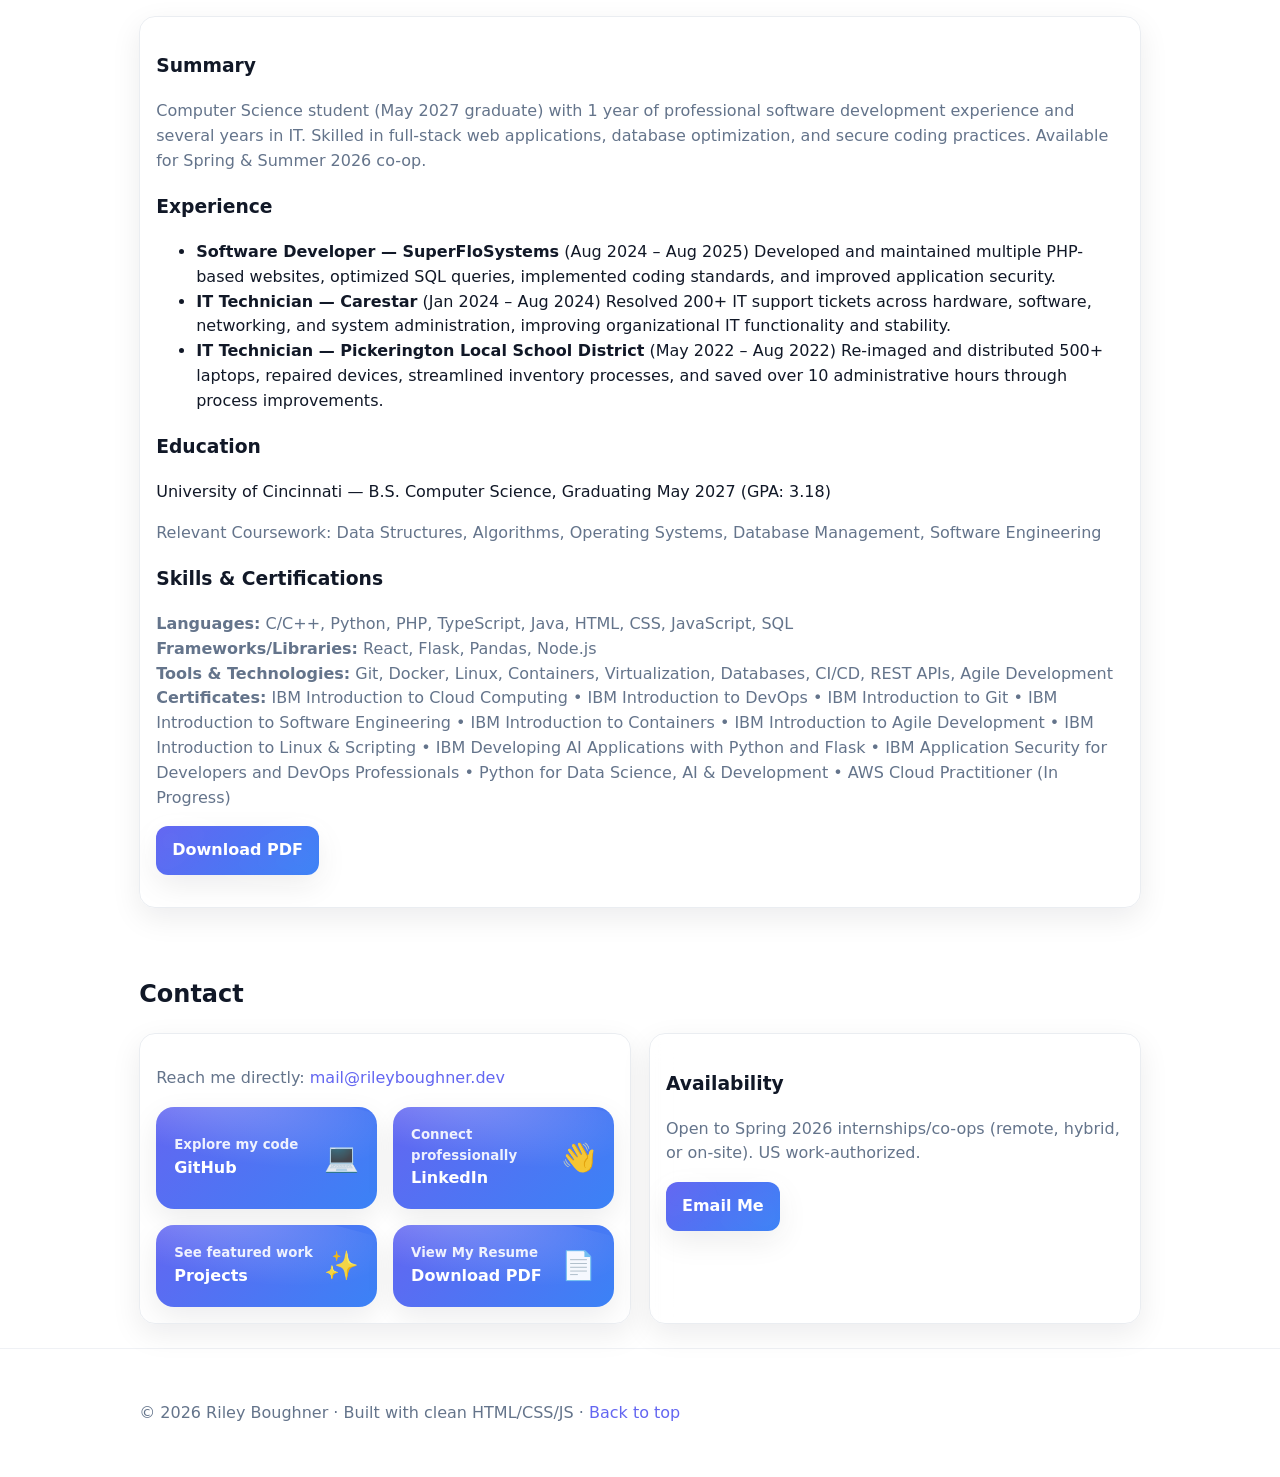
==== commit 3934206d: "updated skill section of resume" ====
--- a/index.html
+++ b/index.html
@@ -281,23 +281,35 @@
     <section class="container" id="skills" aria-labelledby="skills-title">
       <h2 id="skills-title">Skills &amp; Certificates</h2>
       <div class="card"><div class="pad">
-        <!-- Skills bubbles (unchanged) -->
-        <div class="tags" aria-label="Skills">
-          <span class="tag">TypeScript</span>
-          <span class="tag">Python</span>
-          <span class="tag">Flask</span>
-          <span class="tag">Next.js</span>
-          <span class="tag">React</span>
-          <span class="tag">NixOS</span>
-          <span class="tag">Docker</span>
-          <span class="tag">PostgreSQL</span>
-          <span class="tag">GitHub Actions</span>
-          <span class="tag">Playwright</span>
-          <span class="tag">REST</span>
-          <span class="tag">WebSockets</span>
-        </div>
-      </div></div>
-
+<!-- Skills bubbles -->
+    <div class="tags" aria-label="Skills">
+      <!-- Languages -->
+      <span class="tag">C/C++</span>
+      <span class="tag">Python</span>
+      <span class="tag">PHP</span>
+      <span class="tag">TypeScript</span>
+      <span class="tag">Java</span>
+      <span class="tag">HTML</span>
+      <span class="tag">CSS</span>
+      <span class="tag">JavaScript</span>
+      <span class="tag">SQL</span>
+      <!-- Frameworks & Libraries -->
+      <span class="tag">React</span>
+      <span class="tag">Flask</span>
+      <span class="tag">Pandas</span>
+      <span class="tag">Node.js</span>
+      <!-- Tools & Platforms -->
+      <span class="tag">Linux</span>
+      <span class="tag">Docker</span>
+      <span class="tag">Containers</span>
+      <span class="tag">Virtualization</span>
+      <span class="tag">PostgreSQL</span>
+      <span class="tag">MySQL</span>
+      <span class="tag">CI/CD</span>
+      <span class="tag">REST APIs</span>
+      <span class="tag">Agile Development</span>
+    </div>
+  </div></div>
       <!-- Certificates cards -->
       <div class="cert-grid grid cols-3" style="margin-top:16px">
         <article class="card">
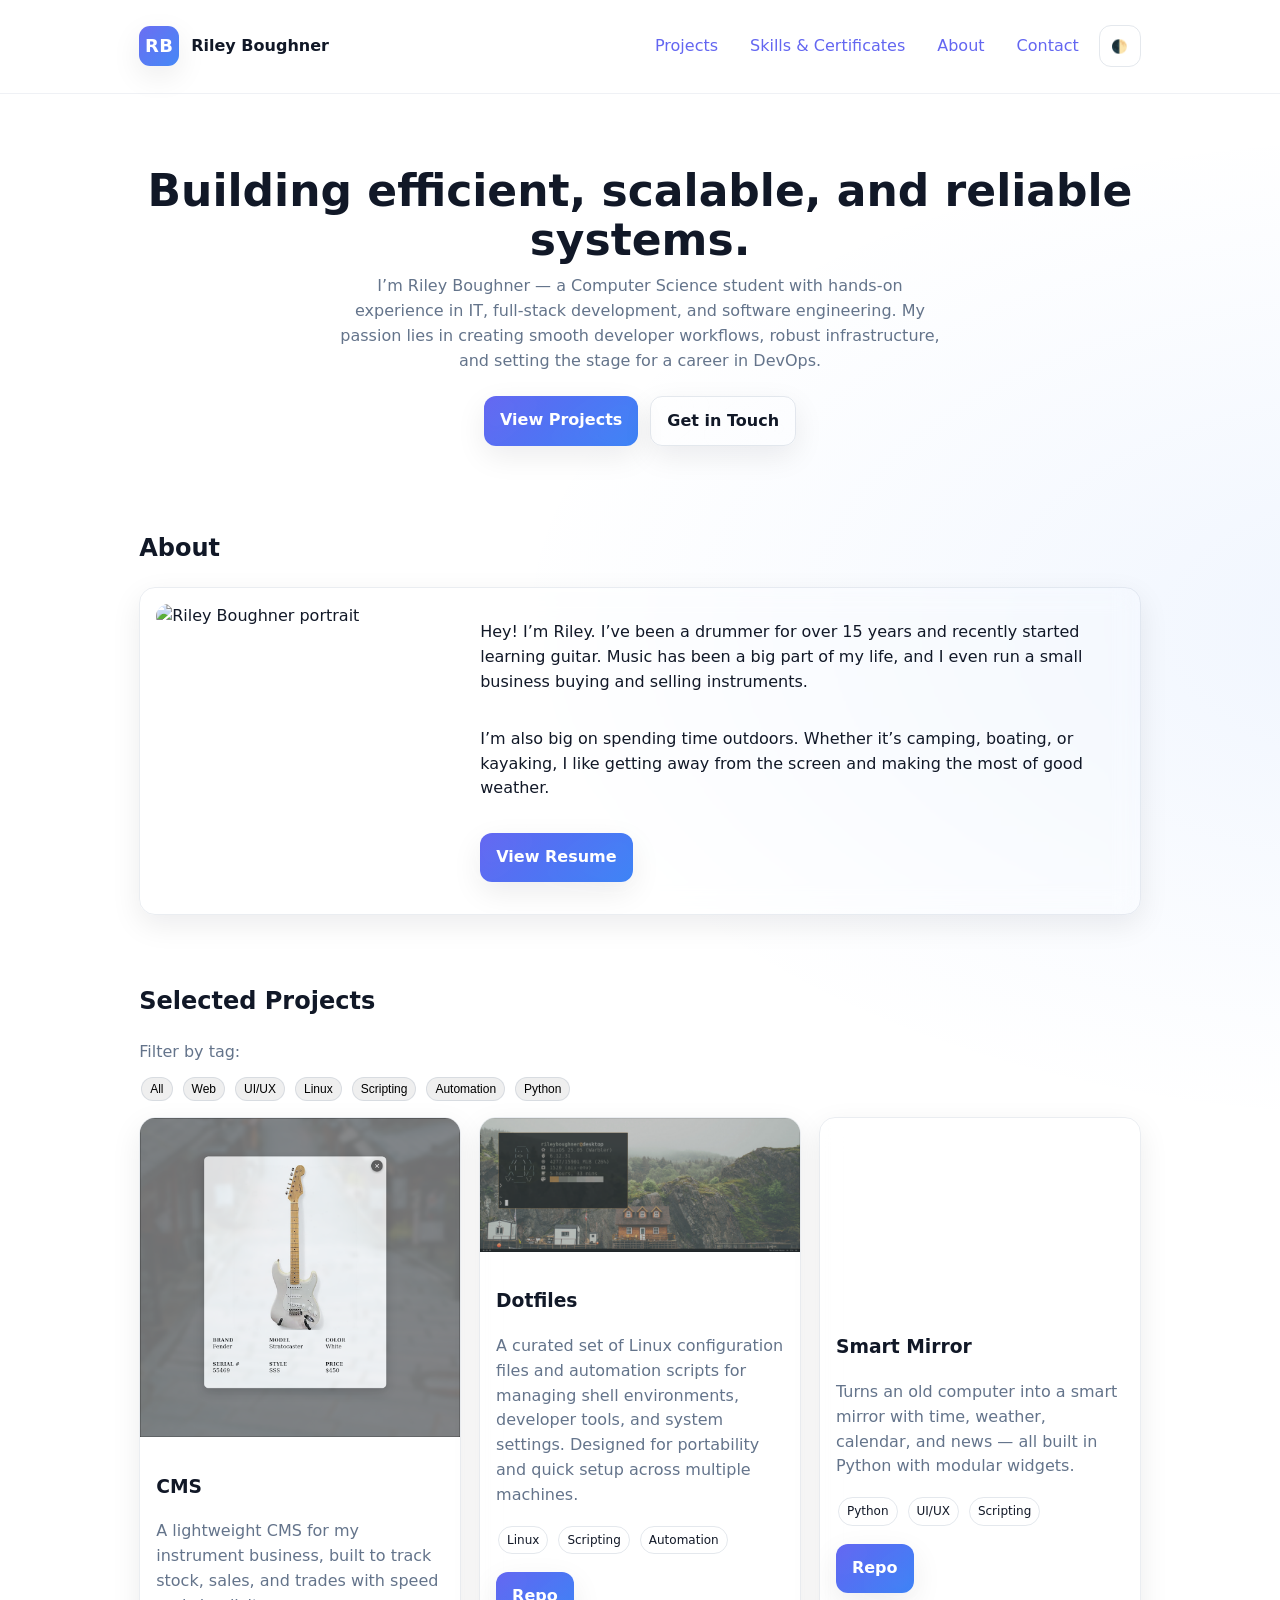
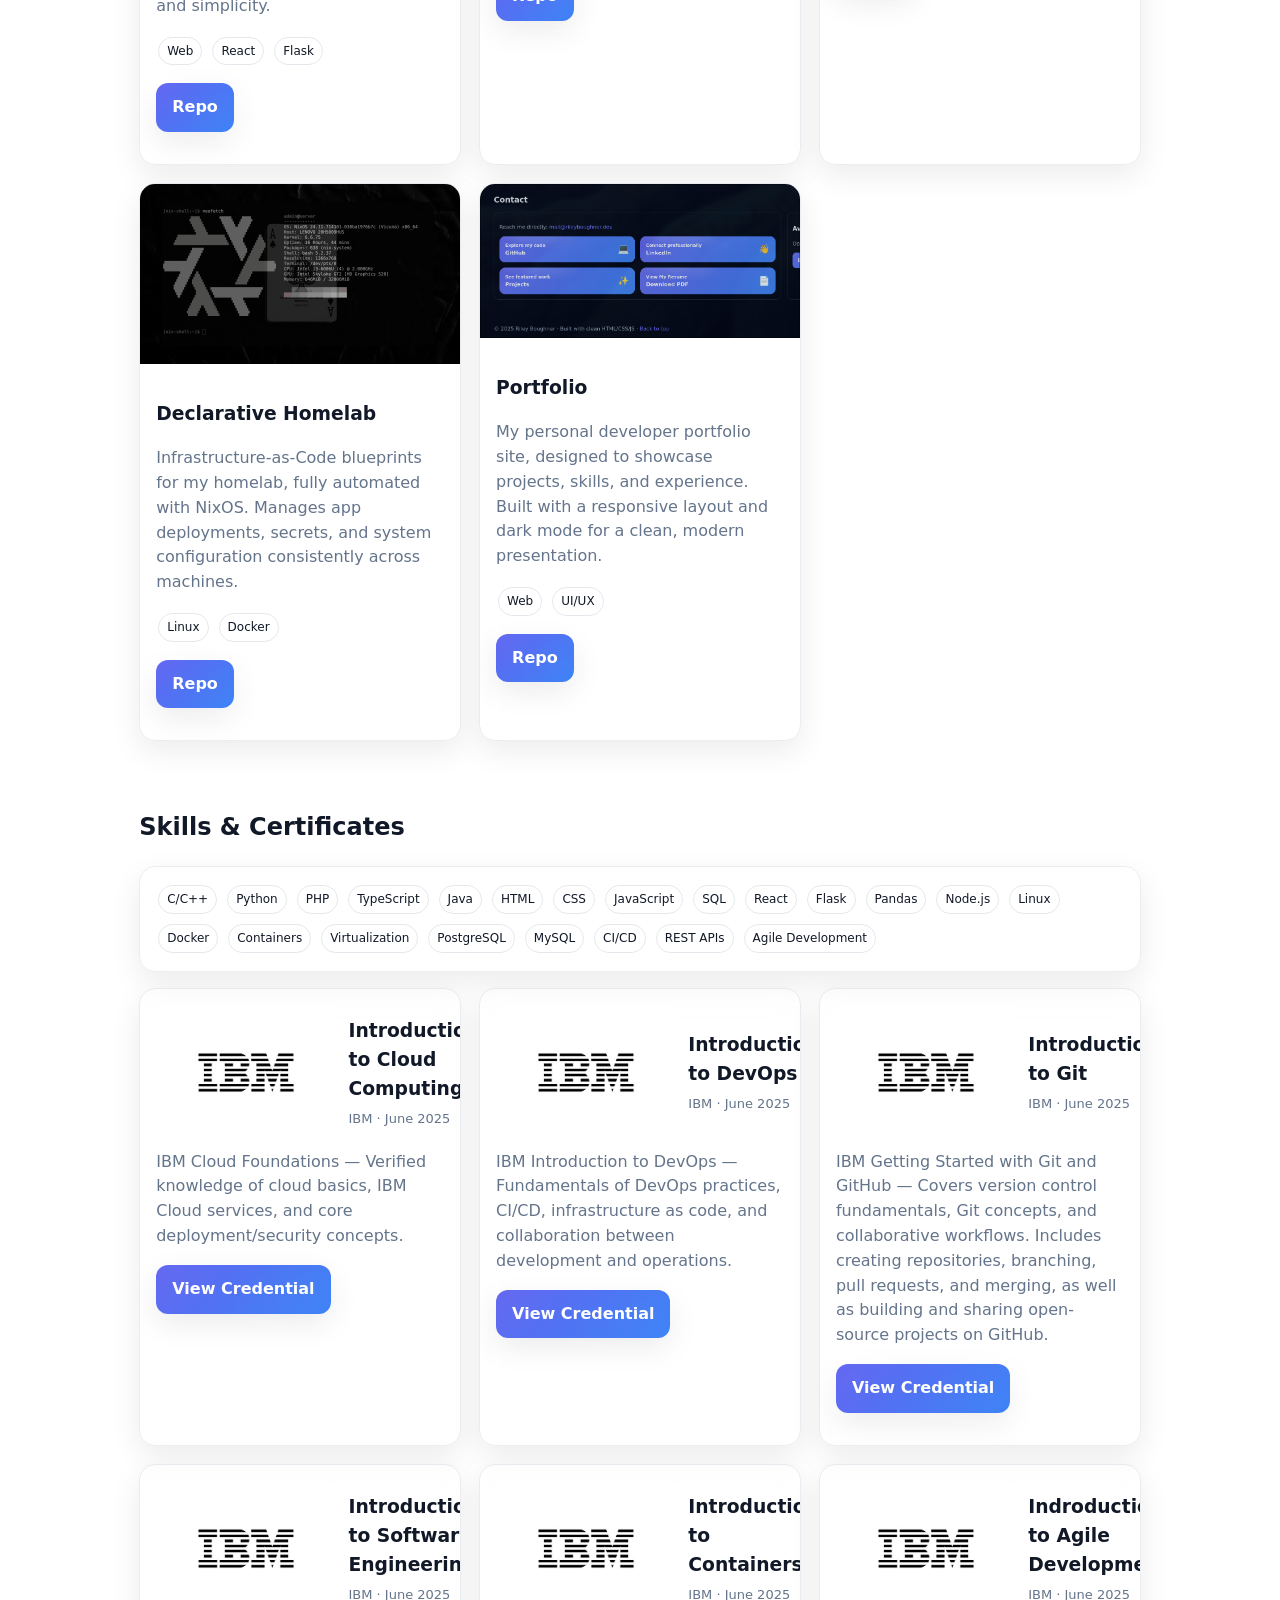
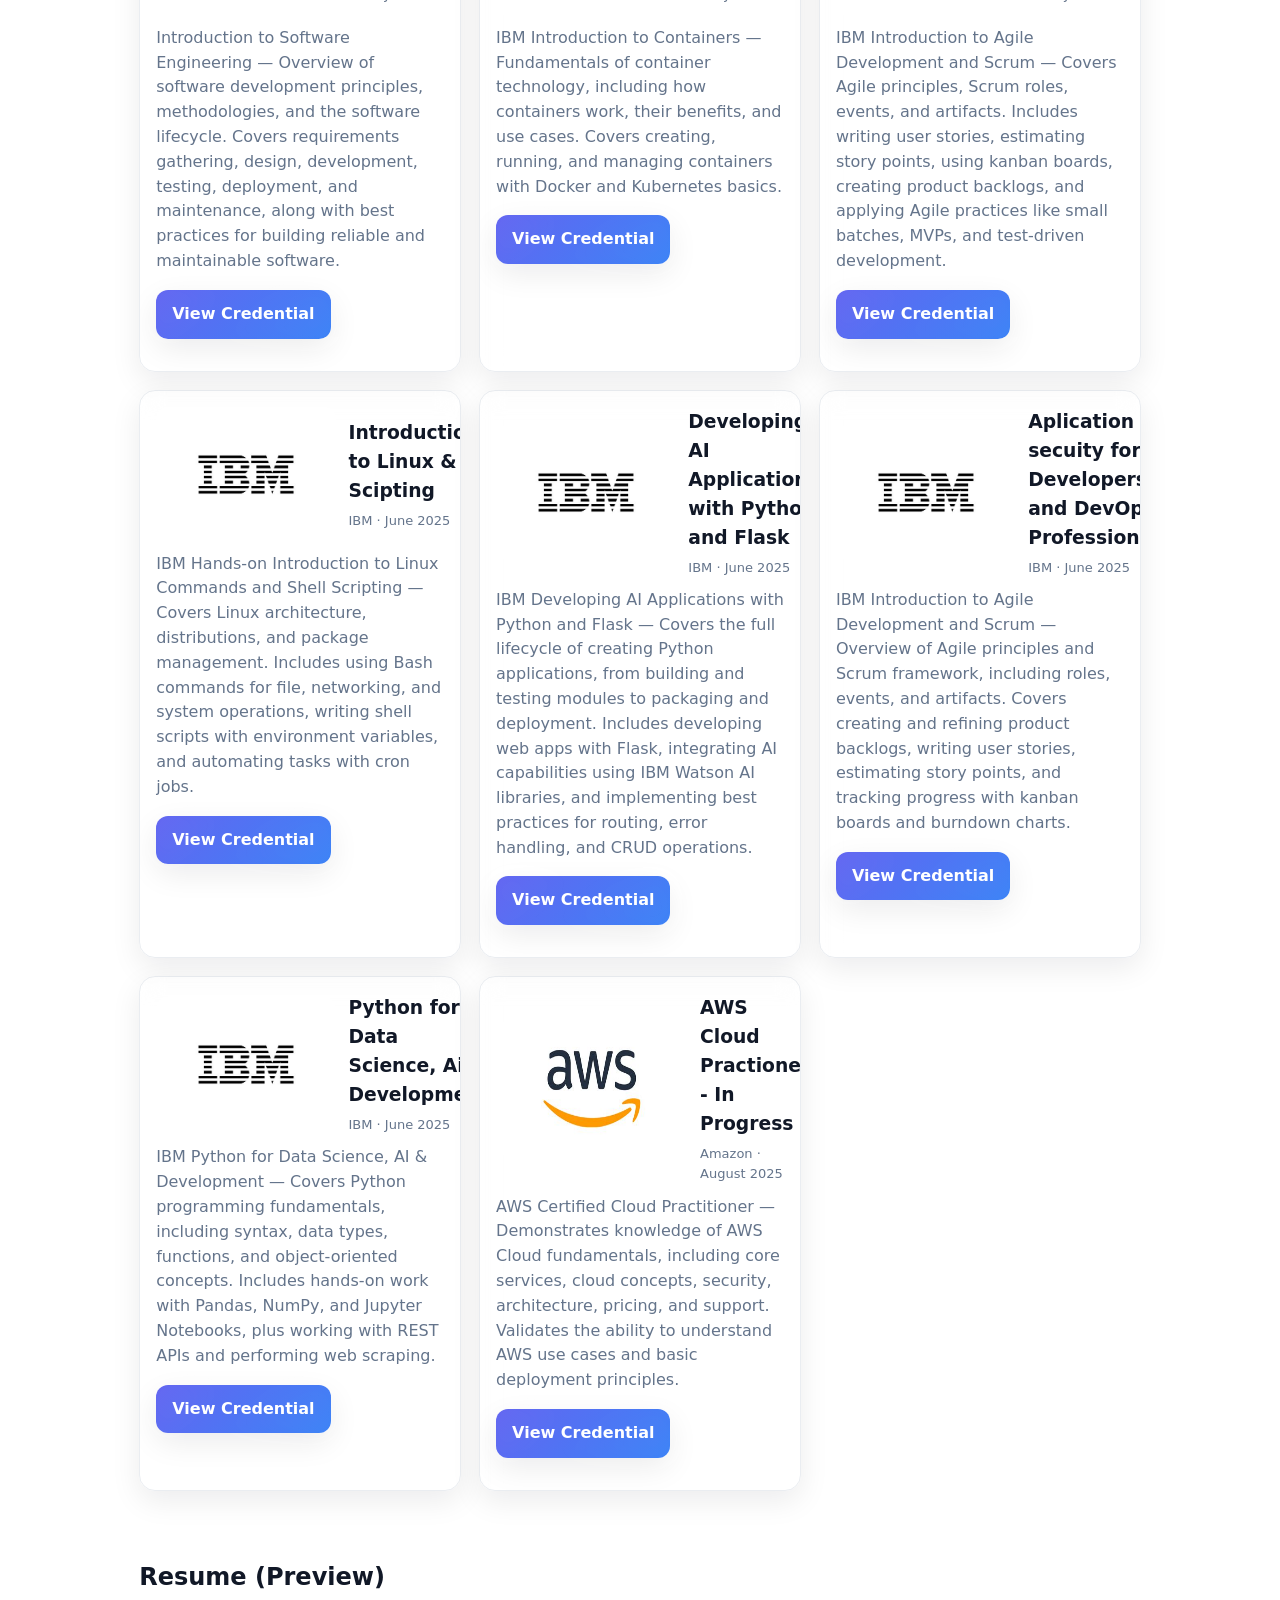
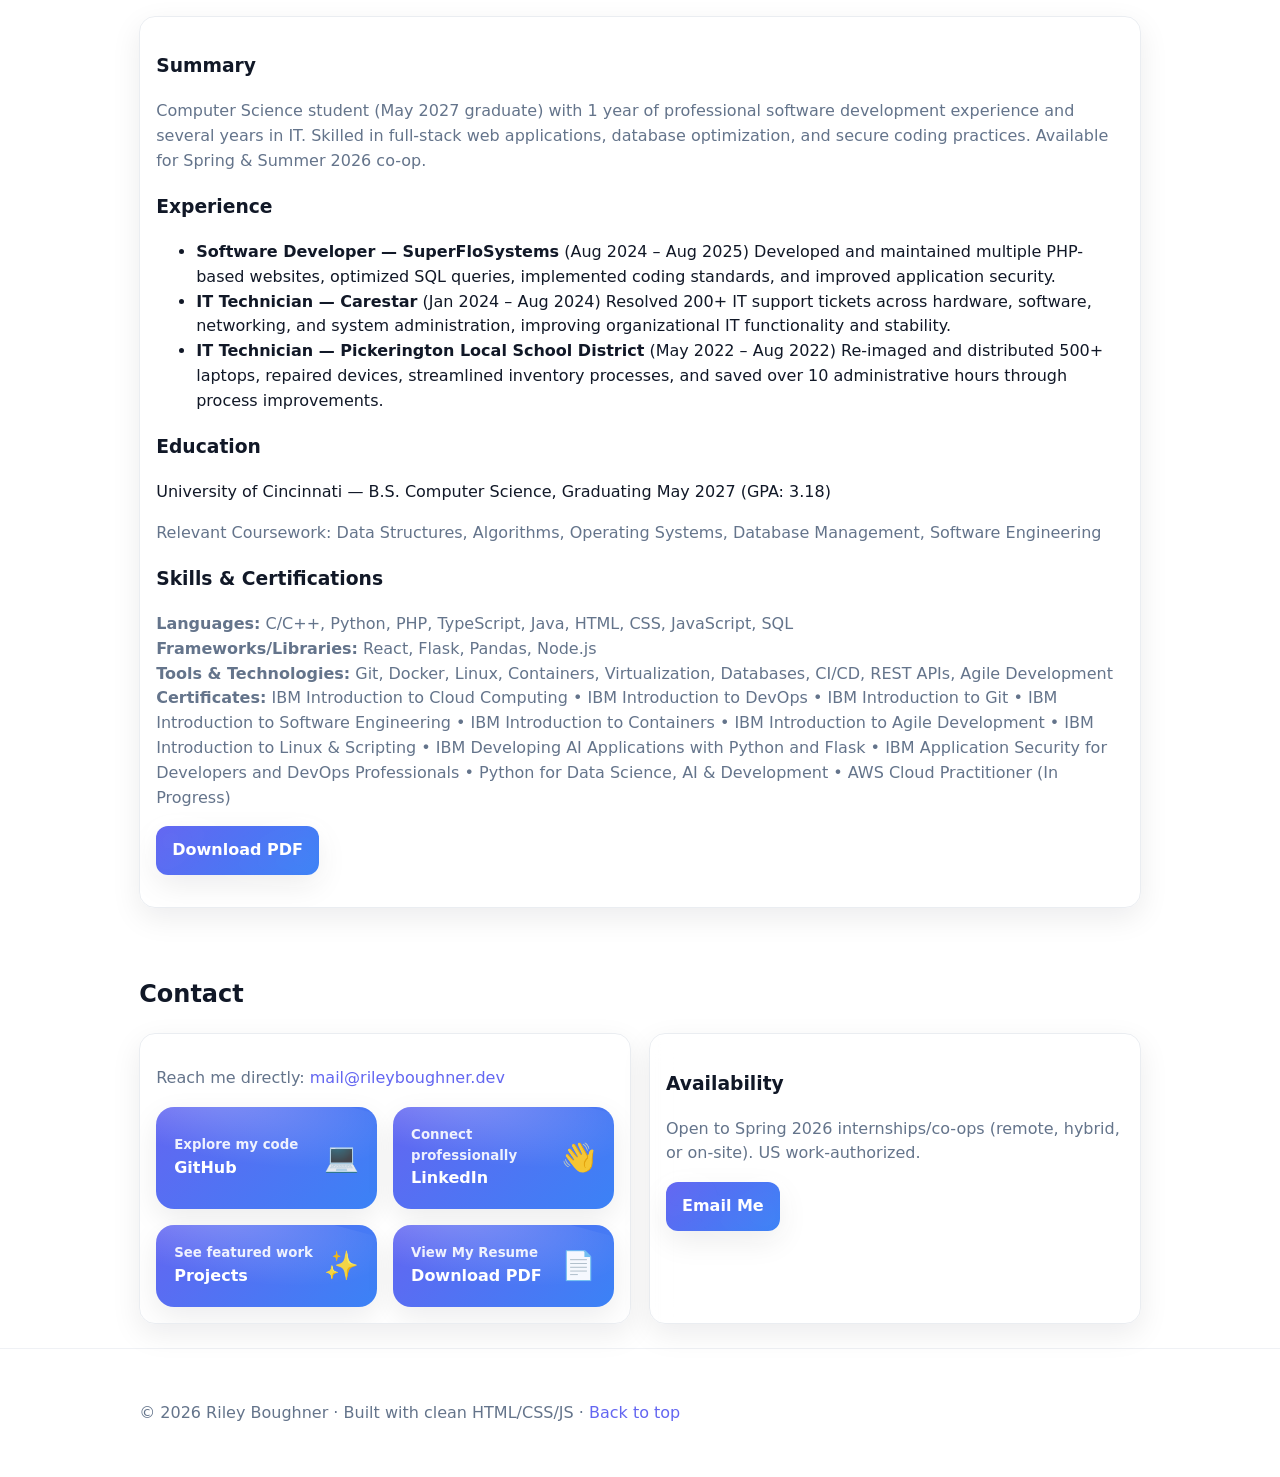
==== commit d9b5ca59: "updated resume link" ====
--- a/index.html
+++ b/index.html
@@ -523,7 +523,7 @@
             <a class="tile" href="#projects" aria-label="View selected projects">
               <div><small>See featured work</small> Projects</div><div class="emoji">✨</div>
             </a>
-            <a class="tile" href="/assets/riley-boughner-resume.pdf" aria-label="Download resume" download>
+            <a class="tile" href="resume.pdf" aria-label="Download resume" download>
                 <div><small>View My Resume</small> Download PDF</div><div class="emoji">📄</div>
             </a>
           </div>
